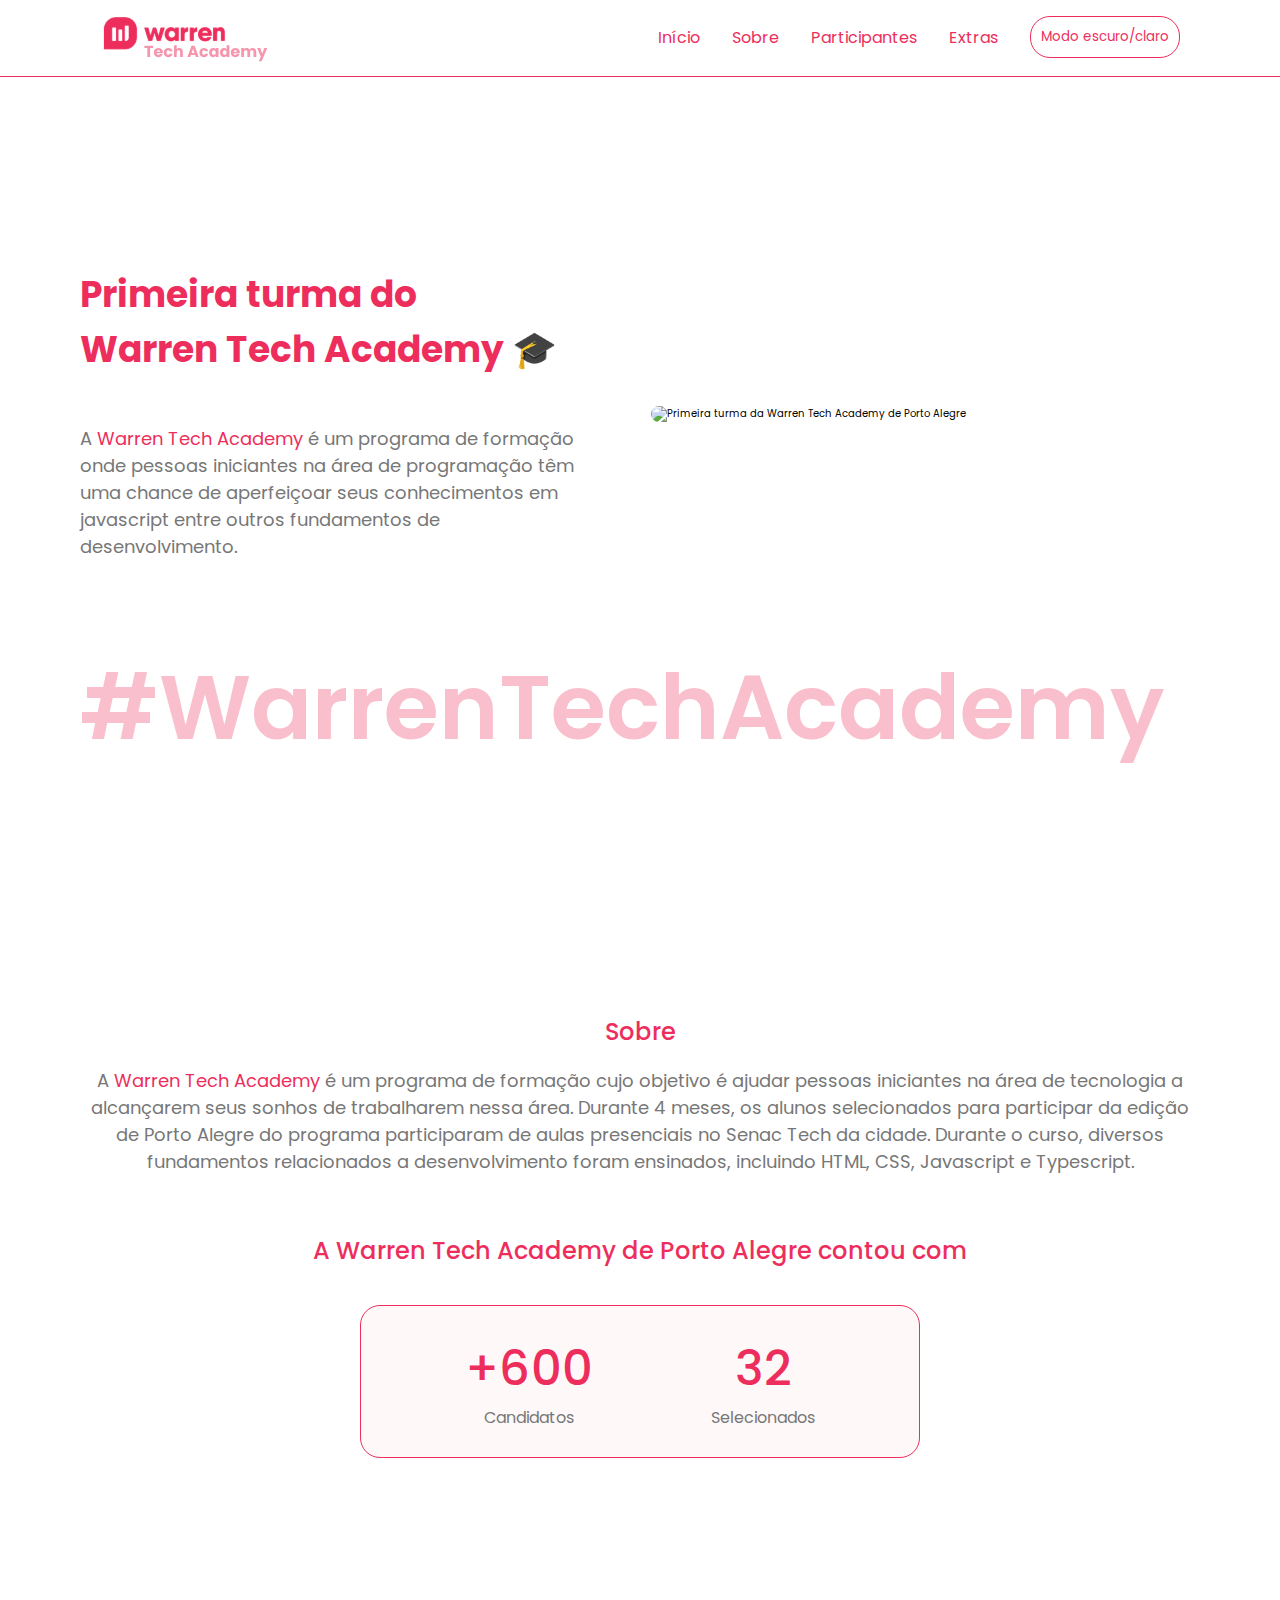
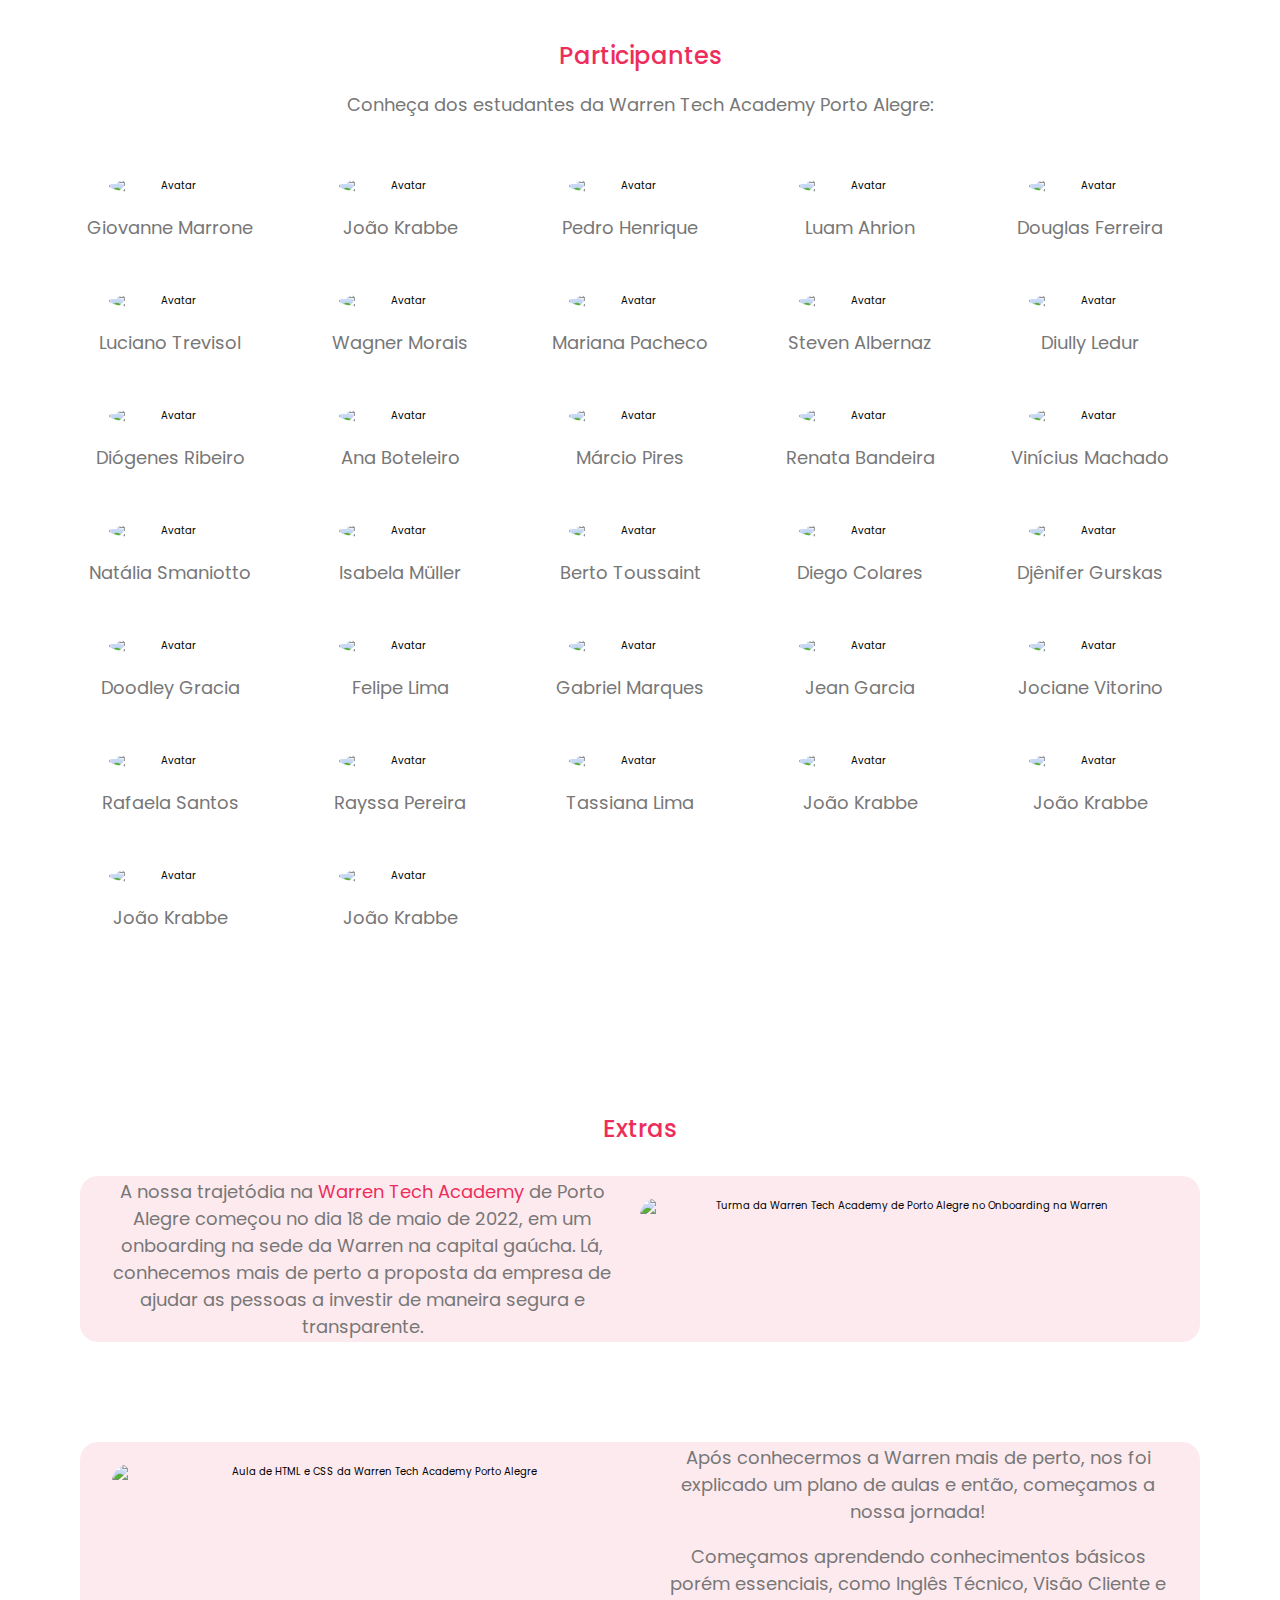
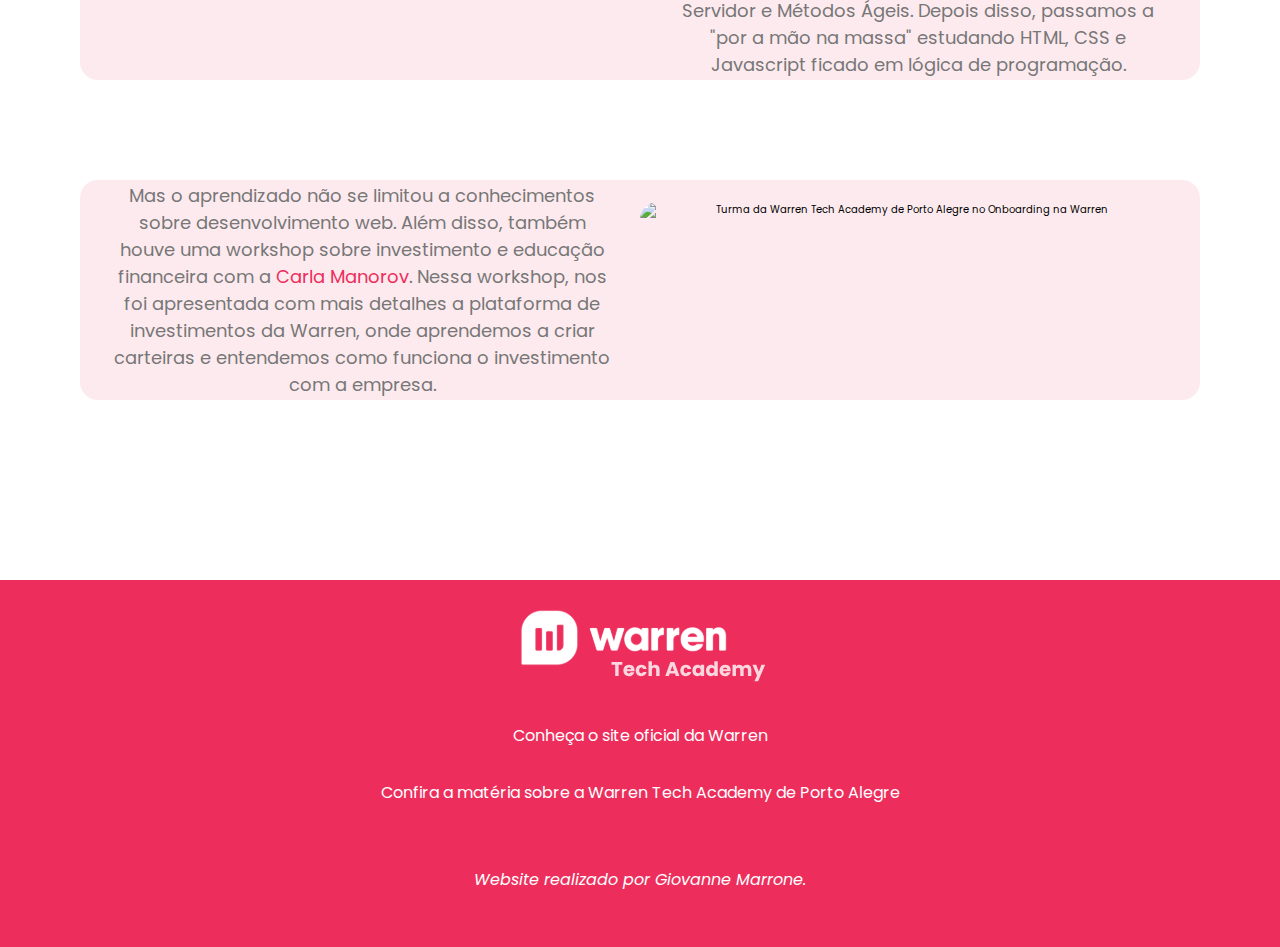
==== index.html @ a510dd0d "linked my linkedin in footer" ====
<!DOCTYPE html>
<html lang="pt-BR">
  <head>
    <meta charset="UTF-8" />
    <meta http-equiv="X-UA-Compatible" content="IE=edge" />
    <meta name="viewport" content="width=device-width, initial-scale=1.0" />

    <link rel="preconnect" href="https://fonts.googleapis.com" />
    <link rel="preconnect" href="https://fonts.gstatic.com" crossorigin />
    <link
      href="https://fonts.googleapis.com/css2?family=Poppins:wght@400;500;700&display=swap"
      rel="stylesheet"
    />

    <link rel="stylesheet" href="./styles.css" />

    <title>Document</title>
  </head>
  <body>
    <header>
      <nav class="wrapper">
        <a href="#">
          <svg
            width="173"
            height="47"
            viewBox="0 0 173 47"
            fill="none"
            xmlns="http://www.w3.org/2000/svg"
            xmlns:xlink="http://www.w3.org/1999/xlink"
          >
            <path
              d="M53.072 30.768V32.96H50.096V42H47.36V32.96H44.384V30.768H53.072ZM62.8611 37.392C62.8611 37.648 62.8451 37.9147 62.8131 38.192H56.6211C56.6638 38.7467 56.8398 39.1733 57.1491 39.472C57.4691 39.76 57.8585 39.904 58.3171 39.904C58.9998 39.904 59.4745 39.616 59.7411 39.04H62.6531C62.5038 39.6267 62.2318 40.1547 61.8371 40.624C61.4531 41.0933 60.9678 41.4613 60.3811 41.728C59.7945 41.9947 59.1385 42.128 58.4131 42.128C57.5385 42.128 56.7598 41.9413 56.0771 41.568C55.3945 41.1947 54.8611 40.6613 54.4771 39.968C54.0931 39.2747 53.9011 38.464 53.9011 37.536C53.9011 36.608 54.0878 35.7973 54.4611 35.104C54.8451 34.4107 55.3785 33.8773 56.0611 33.504C56.7438 33.1307 57.5278 32.944 58.4131 32.944C59.2771 32.944 60.0451 33.1253 60.7171 33.488C61.3891 33.8507 61.9118 34.368 62.2851 35.04C62.6691 35.712 62.8611 36.496 62.8611 37.392ZM60.0611 36.672C60.0611 36.2027 59.9011 35.8293 59.5811 35.552C59.2611 35.2747 58.8611 35.136 58.3811 35.136C57.9225 35.136 57.5331 35.2693 57.2131 35.536C56.9038 35.8027 56.7118 36.1813 56.6371 36.672H60.0611ZM63.7605 37.536C63.7605 36.608 63.9472 35.7973 64.3205 35.104C64.7045 34.4107 65.2325 33.8773 65.9045 33.504C66.5872 33.1307 67.3658 32.944 68.2405 32.944C69.3605 32.944 70.2938 33.2373 71.0405 33.824C71.7978 34.4107 72.2938 35.2373 72.5285 36.304H69.6165C69.3712 35.6213 68.8965 35.28 68.1925 35.28C67.6912 35.28 67.2912 35.4773 66.9925 35.872C66.6938 36.256 66.5445 36.8107 66.5445 37.536C66.5445 38.2613 66.6938 38.8213 66.9925 39.216C67.2912 39.6 67.6912 39.792 68.1925 39.792C68.8965 39.792 69.3712 39.4507 69.6165 38.768H72.5285C72.2938 39.8133 71.7978 40.6347 71.0405 41.232C70.2832 41.8293 69.3498 42.128 68.2405 42.128C67.3658 42.128 66.5872 41.9413 65.9045 41.568C65.2325 41.1947 64.7045 40.6613 64.3205 39.968C63.9472 39.2747 63.7605 38.464 63.7605 37.536ZM79.48 32.976C80.504 32.976 81.3253 33.3173 81.944 34C82.5627 34.672 82.872 35.6 82.872 36.784V42H80.152V37.152C80.152 36.5547 79.9973 36.0907 79.688 35.76C79.3787 35.4293 78.9627 35.264 78.44 35.264C77.9173 35.264 77.5013 35.4293 77.192 35.76C76.8827 36.0907 76.728 36.5547 76.728 37.152V42H73.992V30.16H76.728V34.272C77.0053 33.8773 77.384 33.5627 77.864 33.328C78.344 33.0933 78.8827 32.976 79.48 32.976ZM95.1559 40.016H90.9639L90.2919 42H87.4279L91.4919 30.768H94.6599L98.7239 42H95.8279L95.1559 40.016ZM94.4519 37.904L93.0599 33.792L91.6839 37.904H94.4519ZM99.4168 37.536C99.4168 36.608 99.6034 35.7973 99.9768 35.104C100.361 34.4107 100.889 33.8773 101.561 33.504C102.243 33.1307 103.022 32.944 103.897 32.944C105.017 32.944 105.95 33.2373 106.697 33.824C107.454 34.4107 107.95 35.2373 108.185 36.304H105.273C105.027 35.6213 104.553 35.28 103.849 35.28C103.347 35.28 102.947 35.4773 102.649 35.872C102.35 36.256 102.201 36.8107 102.201 37.536C102.201 38.2613 102.35 38.8213 102.649 39.216C102.947 39.6 103.347 39.792 103.849 39.792C104.553 39.792 105.027 39.4507 105.273 38.768H108.185C107.95 39.8133 107.454 40.6347 106.697 41.232C105.939 41.8293 105.006 42.128 103.897 42.128C103.022 42.128 102.243 41.9413 101.561 41.568C100.889 41.1947 100.361 40.6613 99.9768 39.968C99.6034 39.2747 99.4168 38.464 99.4168 37.536ZM109.104 37.52C109.104 36.6027 109.275 35.7973 109.616 35.104C109.968 34.4107 110.443 33.8773 111.04 33.504C111.638 33.1307 112.304 32.944 113.04 32.944C113.67 32.944 114.219 33.072 114.688 33.328C115.168 33.584 115.536 33.92 115.792 34.336V33.072H118.528V42H115.792V40.736C115.526 41.152 115.152 41.488 114.672 41.744C114.203 42 113.654 42.128 113.024 42.128C112.299 42.128 111.638 41.9413 111.04 41.568C110.443 41.184 109.968 40.6453 109.616 39.952C109.275 39.248 109.104 38.4373 109.104 37.52ZM115.792 37.536C115.792 36.8533 115.6 36.3147 115.216 35.92C114.843 35.5253 114.384 35.328 113.84 35.328C113.296 35.328 112.832 35.5253 112.448 35.92C112.075 36.304 111.888 36.8373 111.888 37.52C111.888 38.2027 112.075 38.7467 112.448 39.152C112.832 39.5467 113.296 39.744 113.84 39.744C114.384 39.744 114.843 39.5467 115.216 39.152C115.6 38.7573 115.792 38.2187 115.792 37.536ZM119.964 37.52C119.964 36.6027 120.134 35.7973 120.476 35.104C120.828 34.4107 121.302 33.8773 121.9 33.504C122.497 33.1307 123.164 32.944 123.9 32.944C124.486 32.944 125.02 33.0667 125.5 33.312C125.99 33.5573 126.374 33.888 126.652 34.304V30.16H129.388V42H126.652V40.72C126.396 41.1467 126.028 41.488 125.548 41.744C125.078 42 124.529 42.128 123.9 42.128C123.164 42.128 122.497 41.9413 121.9 41.568C121.302 41.184 120.828 40.6453 120.476 39.952C120.134 39.248 119.964 38.4373 119.964 37.52ZM126.652 37.536C126.652 36.8533 126.46 36.3147 126.076 35.92C125.702 35.5253 125.244 35.328 124.7 35.328C124.156 35.328 123.692 35.5253 123.308 35.92C122.934 36.304 122.748 36.8373 122.748 37.52C122.748 38.2027 122.934 38.7467 123.308 39.152C123.692 39.5467 124.156 39.744 124.7 39.744C125.244 39.744 125.702 39.5467 126.076 39.152C126.46 38.7573 126.652 38.2187 126.652 37.536ZM139.783 37.392C139.783 37.648 139.767 37.9147 139.735 38.192H133.543C133.586 38.7467 133.762 39.1733 134.071 39.472C134.391 39.76 134.78 39.904 135.239 39.904C135.922 39.904 136.396 39.616 136.663 39.04H139.575C139.426 39.6267 139.154 40.1547 138.759 40.624C138.375 41.0933 137.89 41.4613 137.303 41.728C136.716 41.9947 136.06 42.128 135.335 42.128C134.46 42.128 133.682 41.9413 132.999 41.568C132.316 41.1947 131.783 40.6613 131.399 39.968C131.015 39.2747 130.823 38.464 130.823 37.536C130.823 36.608 131.01 35.7973 131.383 35.104C131.767 34.4107 132.3 33.8773 132.983 33.504C133.666 33.1307 134.45 32.944 135.335 32.944C136.199 32.944 136.967 33.1253 137.639 33.488C138.311 33.8507 138.834 34.368 139.207 35.04C139.591 35.712 139.783 36.496 139.783 37.392ZM136.983 36.672C136.983 36.2027 136.823 35.8293 136.503 35.552C136.183 35.2747 135.783 35.136 135.303 35.136C134.844 35.136 134.455 35.2693 134.135 35.536C133.826 35.8027 133.634 36.1813 133.559 36.672H136.983ZM152.618 32.976C153.728 32.976 154.608 33.312 155.258 33.984C155.92 34.656 156.25 35.5893 156.25 36.784V42H153.53V37.152C153.53 36.576 153.376 36.1333 153.066 35.824C152.768 35.504 152.352 35.344 151.818 35.344C151.285 35.344 150.864 35.504 150.554 35.824C150.256 36.1333 150.106 36.576 150.106 37.152V42H147.386V37.152C147.386 36.576 147.232 36.1333 146.922 35.824C146.624 35.504 146.208 35.344 145.674 35.344C145.141 35.344 144.72 35.504 144.41 35.824C144.112 36.1333 143.962 36.576 143.962 37.152V42H141.226V33.072H143.962V34.192C144.24 33.8187 144.602 33.5253 145.05 33.312C145.498 33.088 146.005 32.976 146.57 32.976C147.242 32.976 147.84 33.12 148.362 33.408C148.896 33.696 149.312 34.1067 149.61 34.64C149.92 34.1493 150.341 33.7493 150.874 33.44C151.408 33.1307 151.989 32.976 152.618 32.976ZM167.284 33.072L161.684 46.24H158.74L160.788 41.696L157.156 33.072H160.212L162.276 38.656L164.324 33.072H167.284Z"
              fill="#ED2E5C"
              fill-opacity="0.5"
            />
            <rect width="129" height="37" fill="url(#pattern0)" />
            <defs>
              <pattern
                id="pattern0"
                patternContentUnits="objectBoundingBox"
                width="1"
                height="1"
              >
                <use
                  xlink:href="#image0_461_29"
                  transform="translate(-0.00337996) scale(0.000524354 0.00182815)"
                />
              </pattern>
              <image
                id="image0_461_29"
                width="1920"
                height="547"
                xlink:href="[data-uri]"
              />
            </defs>
          </svg>
        </a>
        <div class="menu">
          <ul>
            <li>
              <a href="#">Início</a>
            </li>
            <li>
              <a href="#about">Sobre</a>
            </li>
            <li>
              <a href="#participants">Participantes</a>
            </li>
            <li>
              <a href="#extras">Extras</a>
            </li>
            <li>
                <button onclick="toggleDarkMode()" class="">Modo escuro/claro</button>
            </li>
          </ul>
        </div>
      </nav>
    </header>
    <div class="wrapper">
        <section id="home" class="home">
            <div class="welcome">
                <div class="text-area">
                  <h1>Primeira turma do <br> Warren Tech Academy 🎓</h1>
                  <p>A <span>Warren Tech Academy</span> é um programa de formação onde pessoas iniciantes na área de programação têm uma chance de aperfeiçoar seus conhecimentos em javascript entre outros fundamentos de desenvolvimento.</p>
                </div>
                <img data-tilt data-tilt-max="10"  src="./assets/wta-poa-2022-class.jpeg" alt="Primeira turma da Warren Tech Academy de Porto Alegre">
            </div>
            <p class="hashtag">#WarrenTechAcademy</p>
        </section>
        <section id="about" class="about">
            <h3>Sobre</h3>
            <p>A <span>Warren Tech Academy</span> é um programa de formação cujo objetivo é ajudar pessoas iniciantes na área de tecnologia a alcançarem seus sonhos de trabalharem nessa área. Durante 4 meses, os alunos selecionados para participar da edição de Porto Alegre do programa participaram de aulas presenciais no Senac Tech da cidade. Durante o curso, diversos fundamentos relacionados a desenvolvimento foram ensinados, incluindo HTML, CSS, Javascript e Typescript.</p>
            <h3>A Warren Tech Academy de Porto Alegre contou com</h3>
            <div class="selected-candidates">
                <div class="info">
                    <h3>+600</h3>
                    <p>Candidatos</p>
                </div>
                <div class="info">
                    <h3>32</h3>
                    <p>Selecionados</p>
                </div>
            </div>
        </section>
        <section id="participants" class="participants">
            <h3>Participantes</h3>
            <p>Conheça dos estudantes da Warren Tech Academy Porto Alegre:</p>
            <div class="participants-list" id="participantsList">
            </div>
        </section>
        <section id="extras" class="extras">
          <h3>Extras</h3>
          <div class="extras-boxes">
            <div class="extras-item">
              <div class="text-box">
                <p>A nossa trajetódia na <span>Warren Tech Academy</span> de Porto Alegre começou no dia 18 de maio de 2022, em um onboarding na sede da Warren na capital gaúcha. Lá, conhecemos mais de perto a proposta da empresa de ajudar as pessoas a investir de maneira segura e transparente.</p>
              </div>
              <img class="extras-img" src="./assets/wta-poa-2022-class.jpeg" alt="Turma da Warren Tech Academy de Porto Alegre no Onboarding na Warren">
            </div>
            <div class="extras-item">
              <img class="extras-img" src="./assets/wta-poa-html-css.jpg" alt="Aula de HTML e CSS da Warren Tech Academy Porto Alegre">
              <div class="text-box">
                <p>Após conhecermos a Warren mais de perto, nos foi explicado um plano de aulas e então, começamos a nossa jornada!</p>
                <p>Começamos aprendendo conhecimentos básicos porém essenciais, como Inglês Técnico, Visão Cliente e Servidor e Métodos Ágeis. Depois disso, passamos a "por a mão na massa" estudando HTML, CSS e Javascript ficado em lógica de programação.</p>
              </div>
            </div>
            <div class="extras-item">
              <div class="text-box">
                <p>Mas o aprendizado não se limitou a conhecimentos sobre desenvolvimento web. Além disso, também houve uma workshop sobre investimento e educação financeira com a <a target="_blank" href="https://www.linkedin.com/in/carla-manorov-4b9338b7/">Carla Manorov</a>. Nessa workshop, nos foi apresentada com mais detalhes a plataforma de investimentos da Warren, onde aprendemos a criar carteiras e entendemos como funciona o investimento com a empresa.</p>
              </div>
              <img class="extras-img" src="./assets/wta-poa-workshop-investimentos.jpg" alt="Turma da Warren Tech Academy de Porto Alegre no Onboarding na Warren">
            </div>
          </div>
        </section>
      </div>
      <section class="footer">
        <div class="wrapper">
          <svg class="footer-logo" width="251" height="77" viewBox="0 0 251 77" fill="none" xmlns="http://www.w3.org/2000/svg" xmlns:xlink="http://www.w3.org/1999/xlink">
            <path d="M107.34 54.96V57.7H103.62V69H100.2V57.7H96.48V54.96H107.34ZM119.576 63.24C119.576 63.56 119.556 63.8933 119.516 64.24H111.776C111.83 64.9333 112.05 65.4667 112.436 65.84C112.836 66.2 113.323 66.38 113.896 66.38C114.75 66.38 115.343 66.02 115.676 65.3H119.316C119.13 66.0333 118.79 66.6933 118.296 67.28C117.816 67.8667 117.21 68.3267 116.476 68.66C115.743 68.9933 114.923 69.16 114.016 69.16C112.923 69.16 111.95 68.9267 111.096 68.46C110.243 67.9933 109.576 67.3267 109.096 66.46C108.616 65.5933 108.376 64.58 108.376 63.42C108.376 62.26 108.61 61.2467 109.076 60.38C109.556 59.5133 110.223 58.8467 111.076 58.38C111.93 57.9133 112.91 57.68 114.016 57.68C115.096 57.68 116.056 57.9067 116.896 58.36C117.736 58.8133 118.39 59.46 118.856 60.3C119.336 61.14 119.576 62.12 119.576 63.24ZM116.076 62.34C116.076 61.7533 115.876 61.2867 115.476 60.94C115.076 60.5933 114.576 60.42 113.976 60.42C113.403 60.42 112.916 60.5867 112.516 60.92C112.13 61.2533 111.89 61.7267 111.796 62.34H116.076ZM120.701 63.42C120.701 62.26 120.934 61.2467 121.401 60.38C121.881 59.5133 122.541 58.8467 123.381 58.38C124.234 57.9133 125.207 57.68 126.301 57.68C127.701 57.68 128.867 58.0467 129.801 58.78C130.747 59.5133 131.367 60.5467 131.661 61.88H128.021C127.714 61.0267 127.121 60.6 126.241 60.6C125.614 60.6 125.114 60.8467 124.741 61.34C124.367 61.82 124.181 62.5133 124.181 63.42C124.181 64.3267 124.367 65.0267 124.741 65.52C125.114 66 125.614 66.24 126.241 66.24C127.121 66.24 127.714 65.8133 128.021 64.96H131.661C131.367 66.2667 130.747 67.2933 129.801 68.04C128.854 68.7867 127.687 69.16 126.301 69.16C125.207 69.16 124.234 68.9267 123.381 68.46C122.541 67.9933 121.881 67.3267 121.401 66.46C120.934 65.5933 120.701 64.58 120.701 63.42ZM140.35 57.72C141.63 57.72 142.657 58.1467 143.43 59C144.203 59.84 144.59 61 144.59 62.48V69H141.19V62.94C141.19 62.1933 140.997 61.6133 140.61 61.2C140.223 60.7867 139.703 60.58 139.05 60.58C138.397 60.58 137.877 60.7867 137.49 61.2C137.103 61.6133 136.91 62.1933 136.91 62.94V69H133.49V54.2H136.91V59.34C137.257 58.8467 137.73 58.4533 138.33 58.16C138.93 57.8667 139.603 57.72 140.35 57.72ZM159.945 66.52H154.705L153.865 69H150.285L155.365 54.96H159.325L164.405 69H160.785L159.945 66.52ZM159.065 63.88L157.325 58.74L155.605 63.88H159.065ZM165.271 63.42C165.271 62.26 165.504 61.2467 165.971 60.38C166.451 59.5133 167.111 58.8467 167.951 58.38C168.804 57.9133 169.778 57.68 170.871 57.68C172.271 57.68 173.438 58.0467 174.371 58.78C175.318 59.5133 175.938 60.5467 176.231 61.88H172.591C172.284 61.0267 171.691 60.6 170.811 60.6C170.184 60.6 169.684 60.8467 169.311 61.34C168.938 61.82 168.751 62.5133 168.751 63.42C168.751 64.3267 168.938 65.0267 169.311 65.52C169.684 66 170.184 66.24 170.811 66.24C171.691 66.24 172.284 65.8133 172.591 64.96H176.231C175.938 66.2667 175.318 67.2933 174.371 68.04C173.424 68.7867 172.258 69.16 170.871 69.16C169.778 69.16 168.804 68.9267 167.951 68.46C167.111 67.9933 166.451 67.3267 165.971 66.46C165.504 65.5933 165.271 64.58 165.271 63.42ZM177.38 63.4C177.38 62.2533 177.594 61.2467 178.02 60.38C178.46 59.5133 179.054 58.8467 179.8 58.38C180.547 57.9133 181.38 57.68 182.3 57.68C183.087 57.68 183.774 57.84 184.36 58.16C184.96 58.48 185.42 58.9 185.74 59.42V57.84H189.16V69H185.74V67.42C185.407 67.94 184.94 68.36 184.34 68.68C183.754 69 183.067 69.16 182.28 69.16C181.374 69.16 180.547 68.9267 179.8 68.46C179.054 67.98 178.46 67.3067 178.02 66.44C177.594 65.56 177.38 64.5467 177.38 63.4ZM185.74 63.42C185.74 62.5667 185.5 61.8933 185.02 61.4C184.554 60.9067 183.98 60.66 183.3 60.66C182.62 60.66 182.04 60.9067 181.56 61.4C181.094 61.88 180.86 62.5467 180.86 63.4C180.86 64.2533 181.094 64.9333 181.56 65.44C182.04 65.9333 182.62 66.18 183.3 66.18C183.98 66.18 184.554 65.9333 185.02 65.44C185.5 64.9467 185.74 64.2733 185.74 63.42ZM190.955 63.4C190.955 62.2533 191.168 61.2467 191.595 60.38C192.035 59.5133 192.628 58.8467 193.375 58.38C194.121 57.9133 194.955 57.68 195.875 57.68C196.608 57.68 197.275 57.8333 197.875 58.14C198.488 58.4467 198.968 58.86 199.315 59.38V54.2H202.735V69H199.315V67.4C198.995 67.9333 198.535 68.36 197.935 68.68C197.348 69 196.661 69.16 195.875 69.16C194.955 69.16 194.121 68.9267 193.375 68.46C192.628 67.98 192.035 67.3067 191.595 66.44C191.168 65.56 190.955 64.5467 190.955 63.4ZM199.315 63.42C199.315 62.5667 199.075 61.8933 198.595 61.4C198.128 60.9067 197.555 60.66 196.875 60.66C196.195 60.66 195.615 60.9067 195.135 61.4C194.668 61.88 194.435 62.5467 194.435 63.4C194.435 64.2533 194.668 64.9333 195.135 65.44C195.615 65.9333 196.195 66.18 196.875 66.18C197.555 66.18 198.128 65.9333 198.595 65.44C199.075 64.9467 199.315 64.2733 199.315 63.42ZM215.729 63.24C215.729 63.56 215.709 63.8933 215.669 64.24H207.929C207.982 64.9333 208.202 65.4667 208.589 65.84C208.989 66.2 209.475 66.38 210.049 66.38C210.902 66.38 211.495 66.02 211.829 65.3H215.469C215.282 66.0333 214.942 66.6933 214.449 67.28C213.969 67.8667 213.362 68.3267 212.629 68.66C211.895 68.9933 211.075 69.16 210.169 69.16C209.075 69.16 208.102 68.9267 207.249 68.46C206.395 67.9933 205.729 67.3267 205.249 66.46C204.769 65.5933 204.529 64.58 204.529 63.42C204.529 62.26 204.762 61.2467 205.229 60.38C205.709 59.5133 206.375 58.8467 207.229 58.38C208.082 57.9133 209.062 57.68 210.169 57.68C211.249 57.68 212.209 57.9067 213.049 58.36C213.889 58.8133 214.542 59.46 215.009 60.3C215.489 61.14 215.729 62.12 215.729 63.24ZM212.229 62.34C212.229 61.7533 212.029 61.2867 211.629 60.94C211.229 60.5933 210.729 60.42 210.129 60.42C209.555 60.42 209.069 60.5867 208.669 60.92C208.282 61.2533 208.042 61.7267 207.949 62.34H212.229ZM231.773 57.72C233.16 57.72 234.26 58.14 235.073 58.98C235.9 59.82 236.313 60.9867 236.313 62.48V69H232.913V62.94C232.913 62.22 232.72 61.6667 232.333 61.28C231.96 60.88 231.44 60.68 230.773 60.68C230.106 60.68 229.58 60.88 229.193 61.28C228.82 61.6667 228.633 62.22 228.633 62.94V69H225.233V62.94C225.233 62.22 225.04 61.6667 224.653 61.28C224.28 60.88 223.76 60.68 223.093 60.68C222.426 60.68 221.9 60.88 221.513 61.28C221.14 61.6667 220.953 62.22 220.953 62.94V69H217.533V57.84H220.953V59.24C221.3 58.7733 221.753 58.4067 222.313 58.14C222.873 57.86 223.506 57.72 224.213 57.72C225.053 57.72 225.8 57.9 226.453 58.26C227.12 58.62 227.64 59.1333 228.013 59.8C228.4 59.1867 228.926 58.6867 229.593 58.3C230.26 57.9133 230.986 57.72 231.773 57.72ZM250.105 57.84L243.105 74.3H239.425L241.985 68.62L237.445 57.84H241.265L243.845 64.82L246.405 57.84H250.105Z" fill="white" fill-opacity="0.8"/>
            <mask id="mask0_610_221" style="mask-type:alpha" maskUnits="userSpaceOnUse" x="0" y="0" width="218" height="62">
            <rect width="218" height="62" fill="url(#pattern0)"/>
            </mask>
            <g mask="url(#mask0_610_221)">
            <rect x="1" y="-1" width="217" height="63" fill="white"/>
            </g>
            <defs>
            <pattern id="pattern0" patternContentUnits="objectBoundingBox" width="1" height="1">
            <use xlink:href="#image0_610_221" transform="translate(0 -0.000865255) scale(0.000520833 0.00183132)"/>
            </pattern>
            <image id="image0_610_221" width="1920" height="547" xlink:href="[data-uri]"/>
            </defs>
            </svg>
            <div class="footer-content">
              <ul>
                <li>
                  <a target="_blank" href="https://warren.com.br/">Conheça o site oficial da Warren</a>
                </li>
              <ul>
                <li>
                  <a target="_blank" href="https://warren.com.br/magazine/warren-tech-academy-porto-alegre/?utm_source=linkedin&utm_medium=social&utm_campaign=warren-social_magazine_awareness_linkedin_magazine_geral_feed&utm_content=warren-tech-academy-porto-alegre">Confira a matéria sobre a Warren Tech Academy de Porto Alegre</a>
                </li>
              </ul>
    
              <p>
                <i>
                 Website realizado por <a href="https://www.linkedin.com/in/giomarrone/" target="_blank" style="cursor: pointer">Giovanne Marrone</a>.
                </i>
              </p>
            </div>
            </div>
            
      </section>
    <script type="text/javascript" src="vanilla-tilt.js"></script>
    <script src="./main.js"></script>
  </body>
</html>
---- styles.css ----
* {
  margin: 0;
  padding: 0;
  box-sizing: border-box;

  font-family: "Poppins", sans-serif;
}

:root {
  --brand-red: #ed2e5c;
  --brand-red-light: #fa8ba5;
  --brand-red-lighter: #fff8f8;

  --menu-expanded-background: #ffe1e8;

  --gray-paragraph: #777777;

  --nav-height: 7.6rem;

  font-size: 62.5%;
}

html {
  scroll-behavior: smooth;
}

span {
  color: var(--brand-red);
}

body.dark-mode {
  background-color: #1b1b1b;
  transition: 0.3s;
}

body.dark-mode p {
  color: white;
}

body.dark-mode header {
  background-color: #1b1b1b;
}

body.dark-mode .selected-candidates {
  background-color: transparent;
}

body.dark-mode .extras-item {
  border: 2px solid var(--brand-red);
}

body.dark-mode .footer {
  background: rgba(237, 46, 92, 0.5);
}

/* Dispositivos grandes (laptops/desktops, 992px e superior) */
@media only screen and (min-width: 992px) {
  .wrapper {
    max-width: 112rem;
    margin: auto;
  }

  p {
    font-size: 1.8rem;
    color: var(--gray-paragraph);
  }

  body {
    transition: 0.3s;
  }

  h1 {
    font-size: 3.6rem;
    color: var(--brand-red);
  }

  h3 {
    font-size: 2.4rem;
    font-weight: 500;
    color: var(--brand-red);
  }

  header nav,
  header ul,
  header a {
    display: flex;
    flex-direction: row;

    text-decoration: none;

    list-style: none;

    font-size: 1.6rem;
    color: var(--brand-red);
  }

  header a {
    height: 100%;
    align-items: center;
  }

  header li {
    height: 7.6rem;
    display: flex;
    align-items: center;
    border-bottom: 2px solid transparent;
    transition: 0.3s;
  }

  header li:hover {
    border-bottom: 2px solid var(--brand-red);
  }

  header {
    border-bottom: 1px solid var(--brand-red);
    position: sticky;
    top: 0;
    z-index: 1;
    background-color: white;
  }

  nav {
    justify-content: space-between;
    padding-inline: 2rem;
    height: 7.6rem;
    align-items: center;
  }

  ul {
    gap: 3.2rem;
  }

  nav button {
    background-color: transparent;
    color: var(--brand-red);
    padding: 1rem;
    border: 1px solid var(--brand-red);
    border-radius: 2rem;
    cursor: pointer;
    transition: 0.3s;
  }

  nav button:hover {
    background-color: var(--brand-red);
    color: white;
    padding: 1rem;
    border: 1px solid var(--brand-red);
  }

  section {
    text-align: center;
    padding-top: 18rem;
  }

  section p {
    margin-top: 1.8rem;
    margin-bottom: 5.8rem;
  }

  section a {
    color: var(--brand-red);
    text-decoration: none;
  }

  section a:hover {
    text-decoration: underline;
  }

  section li {
    list-style: none;
  }

  /* HOME ============================================== */

  .home {
    margin-top: 19rem;
    display: flex;
    flex-direction: column;
    text-align: left;
    padding-top: 0;
  }

  .home .text-area h1 {
    margin-bottom: 1rem;
  }

  .home .welcome {
    display: flex;
    justify-content: space-between;
    align-items: center;
  }

  .home .text-area p {
    margin-bottom: 0;
  }

  .home .text-area {
    max-width: 50rem;
    display: flex;
    flex-direction: column;
    gap: 2rem;
  }

  .home img {
    width: 49%;
    border-radius: 2rem;
    box-shadow: 0px 0px 0px var(--brand-red);
    transition: 0.3s;
  }
  .home img:hover {
    border-radius: 2rem;
    box-shadow: 10px 10px 0px var(--brand-red);
  }

  .home .hashtag {
    margin-top: 8rem;
    font-size: 9rem;
    font-weight: 600;
    color: var(--brand-red);
    opacity: 0.3;
    user-select: none;
  }

  /* ABOUT ============================================== */

  .selected-candidates {
    display: flex;
    background-color: var(--brand-red-lighter);
    width: 50%;
    margin: 0 auto;
    margin-top: 3.7rem;
    padding: 2.7rem 10.4rem;
    border: 1px solid var(--brand-red);
    justify-content: space-between;
    border-radius: 2rem;
  }

  .selected-candidates h3 {
    font-size: 4.8rem;
  }

  .selected-candidates p {
    margin: 0;
    font-size: 1.6rem;
  }

  /* PARTICIPANTS ============================================== */

  .participants-list {
    display: flex;
    flex-wrap: wrap;
    gap: 5rem;
  }

  .participant {
    display: flex;
    flex-direction: column;
    align-items: center;
    justify-content: center;
    transition: 0.2s;
    width: 18rem;
  }

  .participant:hover {
    text-decoration: none;
  }

  .participant .participant-name {
    color: var(--gray-paragraph);
    margin: 0;
    margin-top: 1.8rem;
    transition: 0.3s;
  }

  .participant:hover .participant-name {
    color: var(--brand-red);
  }

  .participant-avatar {
    width: 12.6rem;
    border-radius: 50%;
    transition: 0.2s;
    border: 2px solid transparent;
  }

  .participant:hover .participant-avatar {
    transition: 0.2s;
    border: 2px solid var(--brand-red);
    filter: drop-shadow(0px 0px 10px var(--brand-red));
  }

  /* EXTRAS  ============================================== */

  .extras-boxes {
    margin-top: 3rem;
    display: flex;
    flex-direction: column;
    gap: 10rem;
  }

  .extras-img {
    width: 50%;
    border-radius: 1.8rem;
    margin-block: 2rem;
  }

  .extras-item {
    display: flex;
    flex-direction: row;
    justify-content: space-between;
    background: rgba(237, 46, 92, 0.1);
    border-radius: 1.8rem;
    padding-inline: 3rem;
    border: 2px solid transparent;
  }

  .text-box {
    display: flex;
    justify-content: center;
    width: 50rem;
    gap: 1.8rem;
    flex-direction: column;
  }

  .extras p {
    margin: 0;
  }

  /* FOOTER ============================================== */

  .footer {
    background-color: var(--brand-red);
    margin: 0;
    margin-top: 18rem;
    padding: 2.5rem;
    border-top: 2px solid var(--brand-red);
  }

  .footer-logo {
    margin-bottom: 3.4rem;
  }

  .footer ul {
    display: flex;
    flex-direction: column;
    align-items: center;
    margin-bottom: 3rem;
  }

  .footer li a:hover {
    text-decoration: underline;
  }

  .footer a,
  .footer p {
    color: white;
    font-size: 1.6rem;
  }

  .footer p {
    margin: 0;
  }
}


/* mobile */
@media only screen and (max-width: 600px) {

  body {
    transition: .2s;
  }

  .wrapper {
    display: flex;
    flex-direction: column;
    margin: 0 auto;
    max-width: 80%;
  }

  header .wrapper {
    flex-direction: column;
    align-items: center;
  }

  header {
    border-bottom: 1px solid var(--brand-red);
    padding-top: 2rem;
    position: sticky;
    top: 0;
    background-color: white;
    z-index: 1;
  }

  
  header .menu ul {
    justify-content: center;
    display: flex;
    list-style: none;
    font-size: 1.6rem;
    flex-wrap: wrap;
    gap: 2rem;
    margin-block: 2rem;
  }
  header .menu ul a {
    color: var(--brand-red);
    text-decoration: none;
  }
  header button {
    padding: 0rem 2rem;
    background-color: transparent;
    color: #ed2e5c;
    border: 1px solid var(--brand-red);
    border-radius: 1rem;
  }

  body.dark-mode header button {
    background-color: rgba(237, 46, 92, 0.5);
    color: white;
  }


  h1 {
    color: var(--brand-red);
    font-size: 2.4rem;
  }

  h3 {
    color: var(--brand-red);
    font-size: 2rem;
  }

  p {
    font-size: 1.6rem;
  }

  section {
    text-align: center;
    padding-top: 5rem;
  }

  section p {
    margin-top: 1.8rem;
    margin-bottom: 3rem;
  }

  section a {
    color: var(--brand-red);
    text-decoration: none;
  }

  section a:hover {
    text-decoration: underline;
  }

  section li {
    list-style: none;
  }

  img {
    width: 100%;
  }

  .home img {
    width: 90%;
    border-radius: 1rem;
    box-shadow: 5px 5px 0px var(--brand-red);
  }

  .home .hashtag {
    margin-top: 5rem;
    font-size: 2rem;
    font-weight: 600;
    color: var(--brand-red);
    opacity: 0.3;
    user-select: none;
  }

  .selected-candidates {
    display: flex;
    background-color: var(--brand-red-lighter);
    width: 90%;
    margin: 0 auto;
    margin-top: 3.7rem;
    padding: 1rem 2rem;
    border: 1px solid var(--brand-red);
    justify-content: space-around;
    border-radius: 2rem;
  }

  .selected-candidates h3 {
    font-size: 2rem;
    font-weight: 500;
  }

  .selected-candidates p {
    margin: 0;
    font-size: 1.6rem;
  }

  .participant-avatar {
    width: 10rem;
    border-radius: 50%;
    border: 2px solid var(--brand-red);
  }

  .participants-list {
    display: flex;
    flex-wrap: wrap;
    gap: 5rem;
    justify-content: center;
    margin-top: 5rem;
  }

  .participant {
    display: flex;
    flex-direction: column;
    align-items: center;
    justify-content: center;
    transition: 0.2s;
    width: 10rem;
  }

  .participant:active {
    filter: drop-shadow(0px 0px 5px var(--brand-red));
    text-decoration: none;
  }

  .participant .participant-name {
    color: var(--gray-paragraph);
    margin: 0;
    margin-top: 1.8rem;
    transition: 0.3s;
  }

  .participant:hover .participant-name {
    color: var(--brand-red);
  }

  .participant:hover .participant-avatar {
    transition: 0.2s;
    border: 2px solid var(--brand-red);
    filter: drop-shadow(0px 0px 10px var(--brand-red));
  }

  .extras-boxes {
    margin-top: 3rem;
    display: flex;
    flex-direction: column;
    gap: 5rem;
  }

  .extras-img {
    border-radius: 1.8rem;
    margin-block: 2rem;
  }

  .extras-item {
    display: flex;
    flex-direction: column;
    justify-content: space-between;
    background: rgba(237, 46, 92, 0.1);
    border-radius: 1.8rem;
    padding-inline: 3rem;
    border: 2px solid transparent;
  }

  .text-box {
    display: flex;
    justify-content: center;
    gap: 1.8rem;
    flex-direction: column;
    margin-block: 2rem;
  }

  .extras p {
    margin: 0;
  }

  .footer {
    background-color: var(--brand-red);
    margin: 0;
    margin-top: 10rem;
    padding: 2.5rem;
    border-top: 2px solid var(--brand-red);
  }

  .footer-logo {
    margin: 0 auto;
    margin-bottom: 2rem;
    width: 60%;
  }

  .footer ul {
    display: flex;
    gap: 2rem;
    flex-direction: column;
    align-items: center;
    margin-bottom: 3rem;
  }

  .footer li a:hover {
    text-decoration: underline;
  }

  .footer a,
  .footer p {
    color: white;
    font-size: 1.6rem;
  }

  .footer p {
    margin: 0;
  }
}

/* tablet */
@media only screen and (min-width: 600px) and (max-width: 991px) {
  body {
    transition: .2s;
  }

  .wrapper {
    display: flex;
    flex-direction: column;
    margin: 0 auto;
    max-width: 80%;
  }

  header .wrapper {
    flex-direction: column;
    align-items: center;
  }

  header {
    border-bottom: 1px solid var(--brand-red);
    padding-top: 2rem;
    position: sticky;
    top: 0;
    background-color: white;
    z-index: 1;
  }

  
  header .menu ul {
    justify-content: center;
    display: flex;
    list-style: none;
    font-size: 1.6rem;
    flex-wrap: wrap;
    gap: 2rem;
    margin-block: 2rem;
  }
  header .menu ul a {
    color: var(--brand-red);
    text-decoration: none;
  }
  header button {
    padding: 0rem 2rem;
    background-color: transparent;
    color: #ed2e5c;
    border: 1px solid var(--brand-red);
    border-radius: 1rem;
  }

  body.dark-mode header button {
    background-color: rgba(237, 46, 92, 0.5);
    color: white;
  }


  h1 {
    color: var(--brand-red);
    font-size: 3rem;
  }

  h3 {
    color: var(--brand-red);
    font-size: 2rem;
  }

  p {
    font-size: 1.6rem;
  }

  section {
    text-align: center;
    padding-top: 5rem;
  }

  section p {
    margin-top: 1.8rem;
    margin-bottom: 3rem;
  }

  section a {
    color: var(--brand-red);
    text-decoration: none;
  }

  section a:hover {
    text-decoration: underline;
  }

  section li {
    list-style: none;
  }

  img {
    width: 100%;
  }

  .home img {
    width: 90%;
    border-radius: 1rem;
    box-shadow: 5px 5px 0px var(--brand-red);
  }

  .home .hashtag {
    margin-top: 5rem;
    font-size: 2rem;
    font-weight: 600;
    color: var(--brand-red);
    opacity: 0.3;
    user-select: none;
  }

  .selected-candidates {
    display: flex;
    background-color: var(--brand-red-lighter);
    width: 90%;
    margin: 0 auto;
    margin-top: 3.7rem;
    padding: 1rem 2rem;
    border: 1px solid var(--brand-red);
    justify-content: space-around;
    border-radius: 2rem;
  }

  .selected-candidates h3 {
    font-size: 4rem;
    font-weight: 500;
  }

  .selected-candidates p {
    margin: 0;
    font-size: 1.6rem;
  }

  .participant-avatar {
    width: 10rem;
    border-radius: 50%;
    border: 2px solid var(--brand-red);
  }

  .participants-list {
    display: flex;
    flex-wrap: wrap;
    gap: 5rem;
    justify-content: center;
    margin-top: 5rem;
  }

  .participant {
    display: flex;
    flex-direction: column;
    align-items: center;
    justify-content: center;
    transition: 0.2s;
    width: 10rem;
  }

  .participant:active {
    filter: drop-shadow(0px 0px 5px var(--brand-red));
    text-decoration: none;
  }

  .participant .participant-name {
    color: var(--gray-paragraph);
    margin: 0;
    margin-top: 1.8rem;
    transition: 0.3s;
  }

  .participant:hover .participant-name {
    color: var(--brand-red);
  }

  .participant:hover .participant-avatar {
    transition: 0.2s;
    border: 2px solid var(--brand-red);
    filter: drop-shadow(0px 0px 10px var(--brand-red));
  }

  .extras-boxes {
    margin-top: 3rem;
    display: flex;
    flex-direction: column;
    gap: 5rem;
  }

  .extras-img {
    border-radius: 1.8rem;
    margin-block: 2rem;
  }

  .extras-item {
    display: flex;
    flex-direction: column;
    justify-content: space-between;
    background: rgba(237, 46, 92, 0.1);
    border-radius: 1.8rem;
    padding-inline: 3rem;
    border: 2px solid transparent;
  }

  .text-box {
    display: flex;
    justify-content: center;
    gap: 1.8rem;
    flex-direction: column;
    margin-block: 2rem;
  }

  .extras p {
    margin: 0;
  }

  .footer {
    background-color: var(--brand-red);
    margin: 0;
    margin-top: 10rem;
    padding: 2.5rem;
    border-top: 2px solid var(--brand-red);
  }

  .footer-logo {
    margin: 0 auto;
    margin-bottom: 2rem;
    width: 60%;
  }

  .footer ul {
    display: flex;
    gap: 2rem;
    flex-direction: column;
    align-items: center;
    margin-bottom: 3rem;
  }

  .footer li a:hover {
    text-decoration: underline;
  }

  .footer a,
  .footer p {
    color: white;
    font-size: 1.6rem;
  }

  .footer p {
    margin: 0;
  }
}

/* @media only screen and (min-width: 768px) {
  ...;
} */
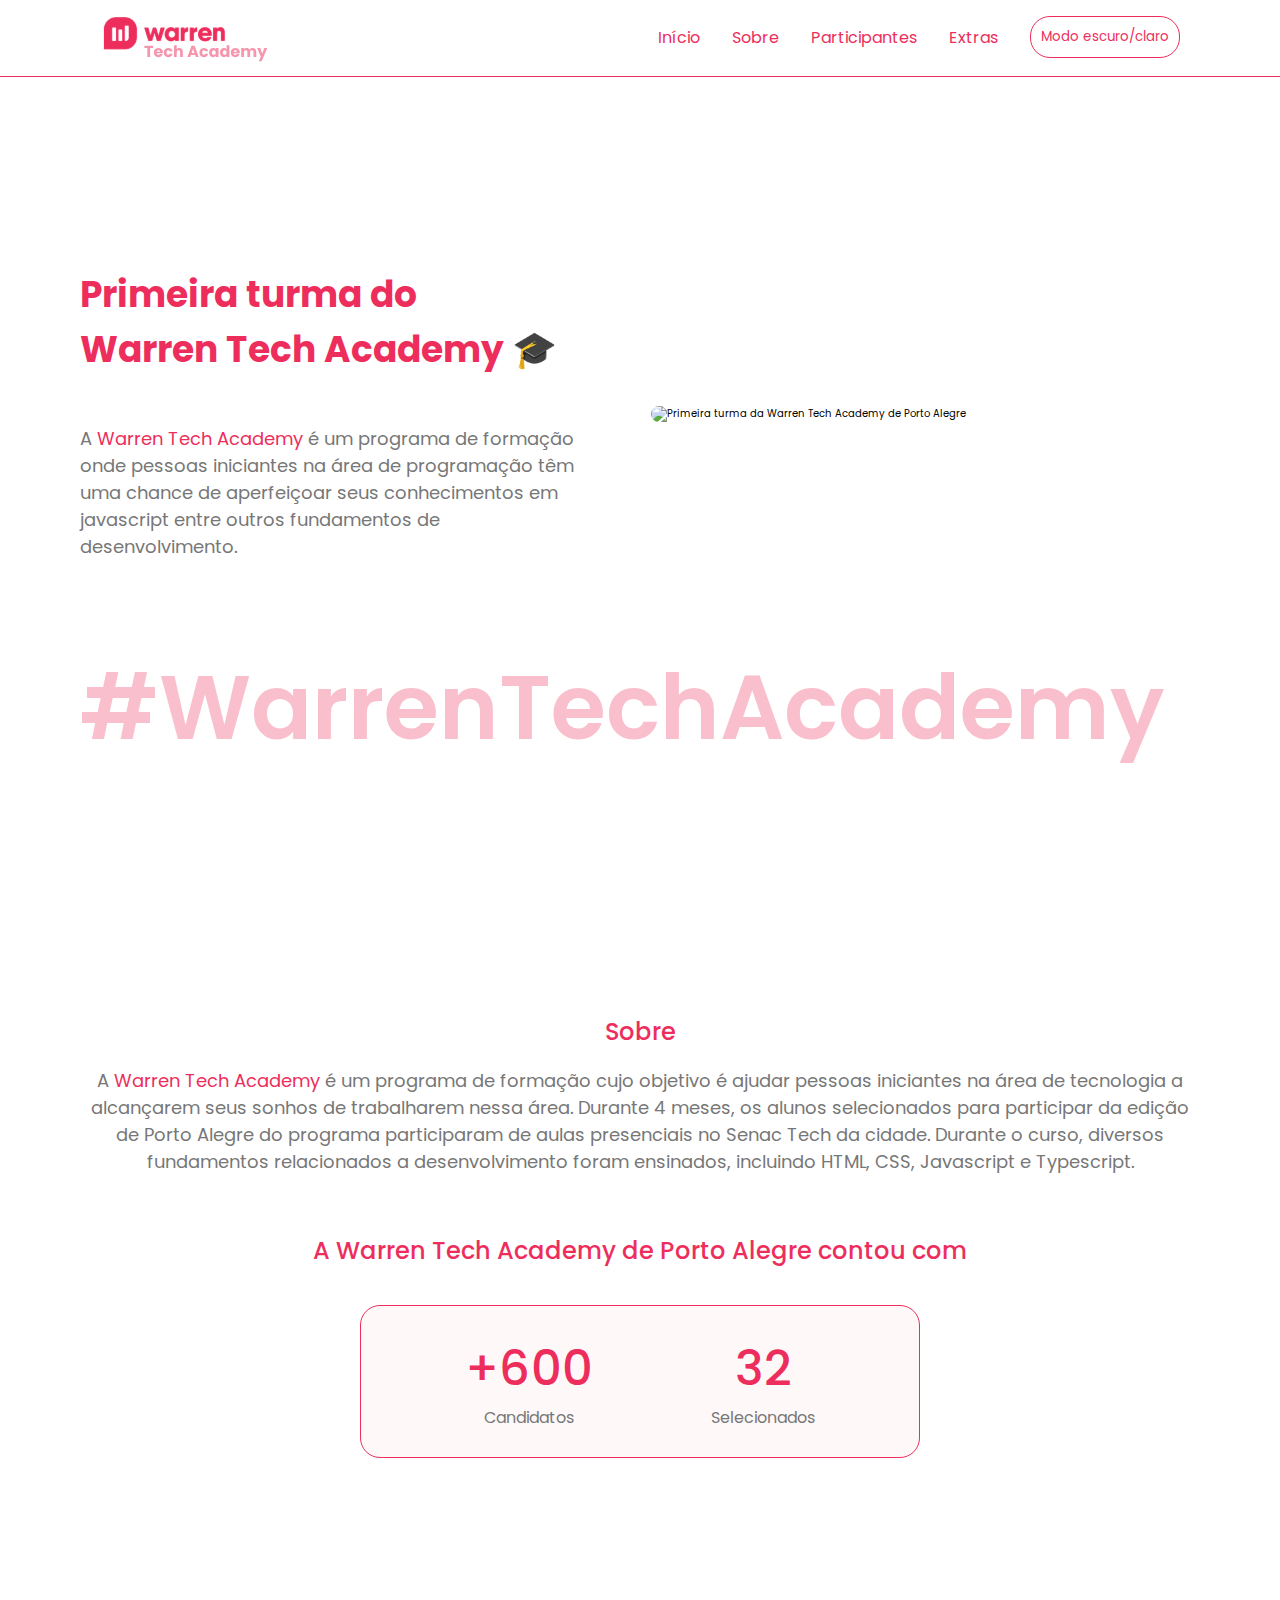
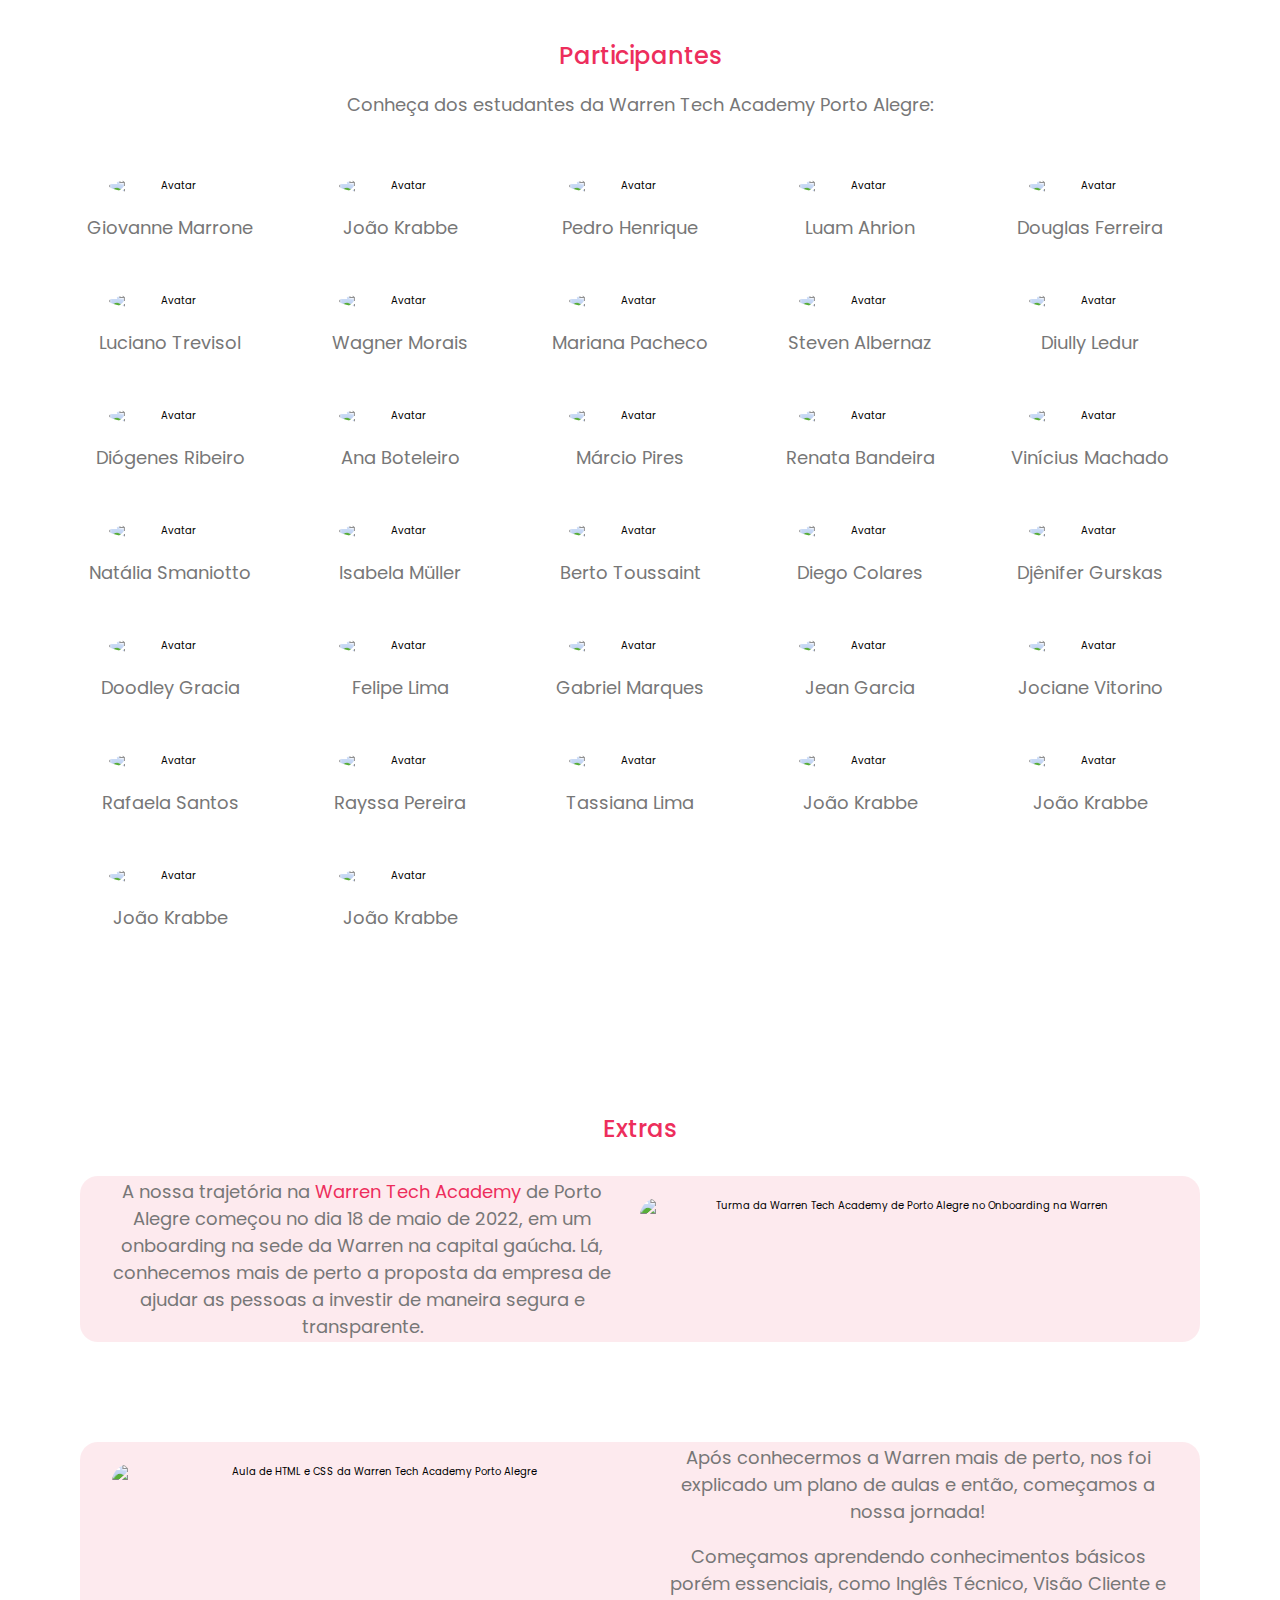
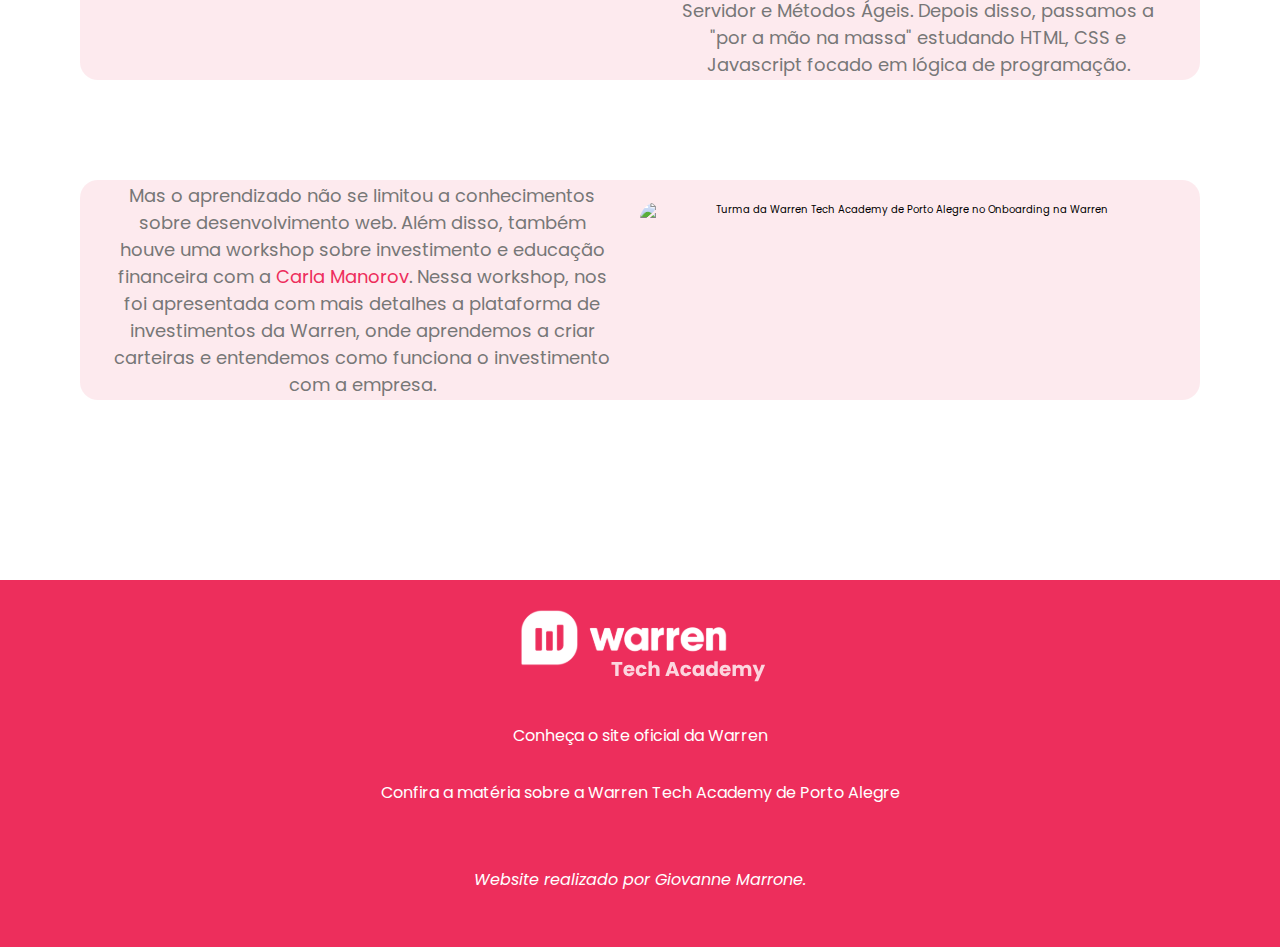
==== commit 23ba863e: "corrected typing mistakes" ====
--- a/index.html
+++ b/index.html
@@ -113,7 +113,7 @@
           <div class="extras-boxes">
             <div class="extras-item">
               <div class="text-box">
-                <p>A nossa trajetódia na <span>Warren Tech Academy</span> de Porto Alegre começou no dia 18 de maio de 2022, em um onboarding na sede da Warren na capital gaúcha. Lá, conhecemos mais de perto a proposta da empresa de ajudar as pessoas a investir de maneira segura e transparente.</p>
+                <p>A nossa trajetória na <span>Warren Tech Academy</span> de Porto Alegre começou no dia 18 de maio de 2022, em um onboarding na sede da Warren na capital gaúcha. Lá, conhecemos mais de perto a proposta da empresa de ajudar as pessoas a investir de maneira segura e transparente.</p>
               </div>
               <img class="extras-img" src="./assets/wta-poa-2022-class.jpeg" alt="Turma da Warren Tech Academy de Porto Alegre no Onboarding na Warren">
             </div>
@@ -121,7 +121,7 @@
               <img class="extras-img" src="./assets/wta-poa-html-css.jpg" alt="Aula de HTML e CSS da Warren Tech Academy Porto Alegre">
               <div class="text-box">
                 <p>Após conhecermos a Warren mais de perto, nos foi explicado um plano de aulas e então, começamos a nossa jornada!</p>
-                <p>Começamos aprendendo conhecimentos básicos porém essenciais, como Inglês Técnico, Visão Cliente e Servidor e Métodos Ágeis. Depois disso, passamos a "por a mão na massa" estudando HTML, CSS e Javascript ficado em lógica de programação.</p>
+                <p>Começamos aprendendo conhecimentos básicos porém essenciais, como Inglês Técnico, Visão Cliente e Servidor e Métodos Ágeis. Depois disso, passamos a "por a mão na massa" estudando HTML, CSS e Javascript focado em lógica de programação.</p>
               </div>
             </div>
             <div class="extras-item">
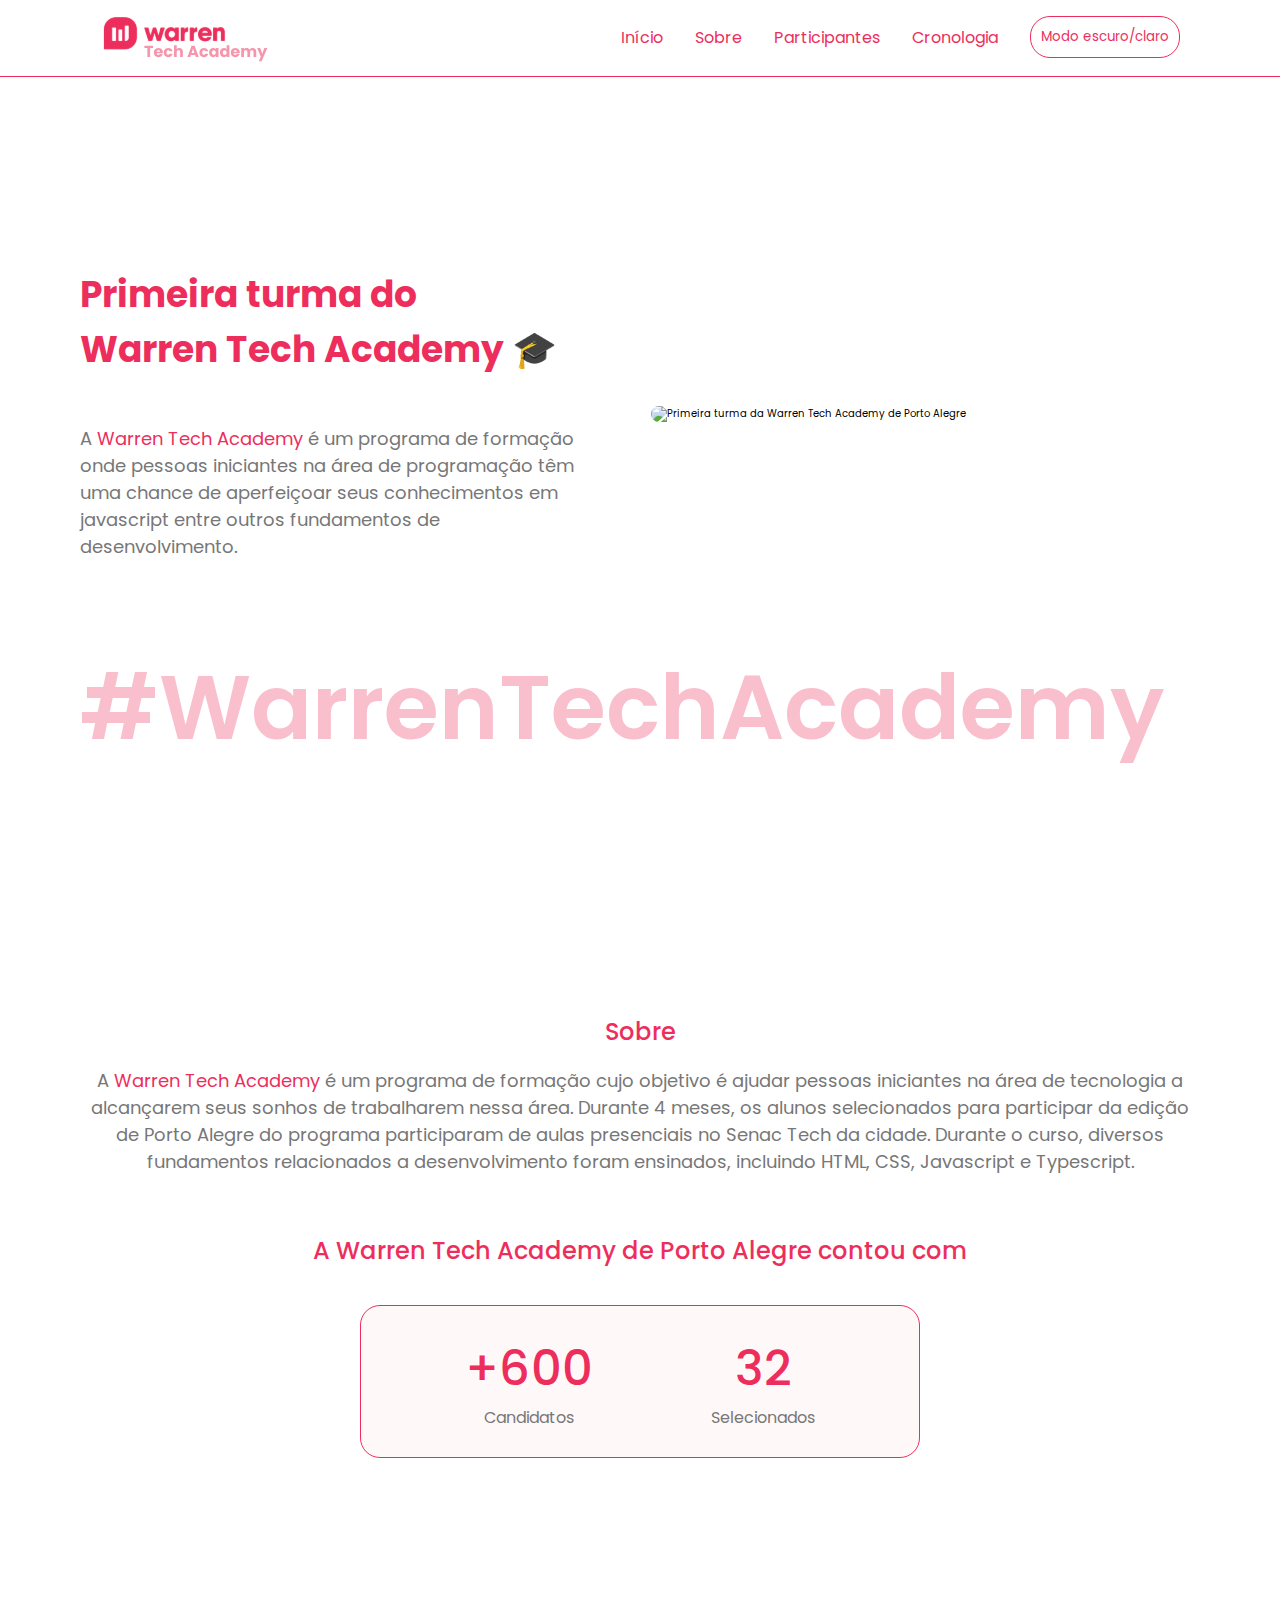
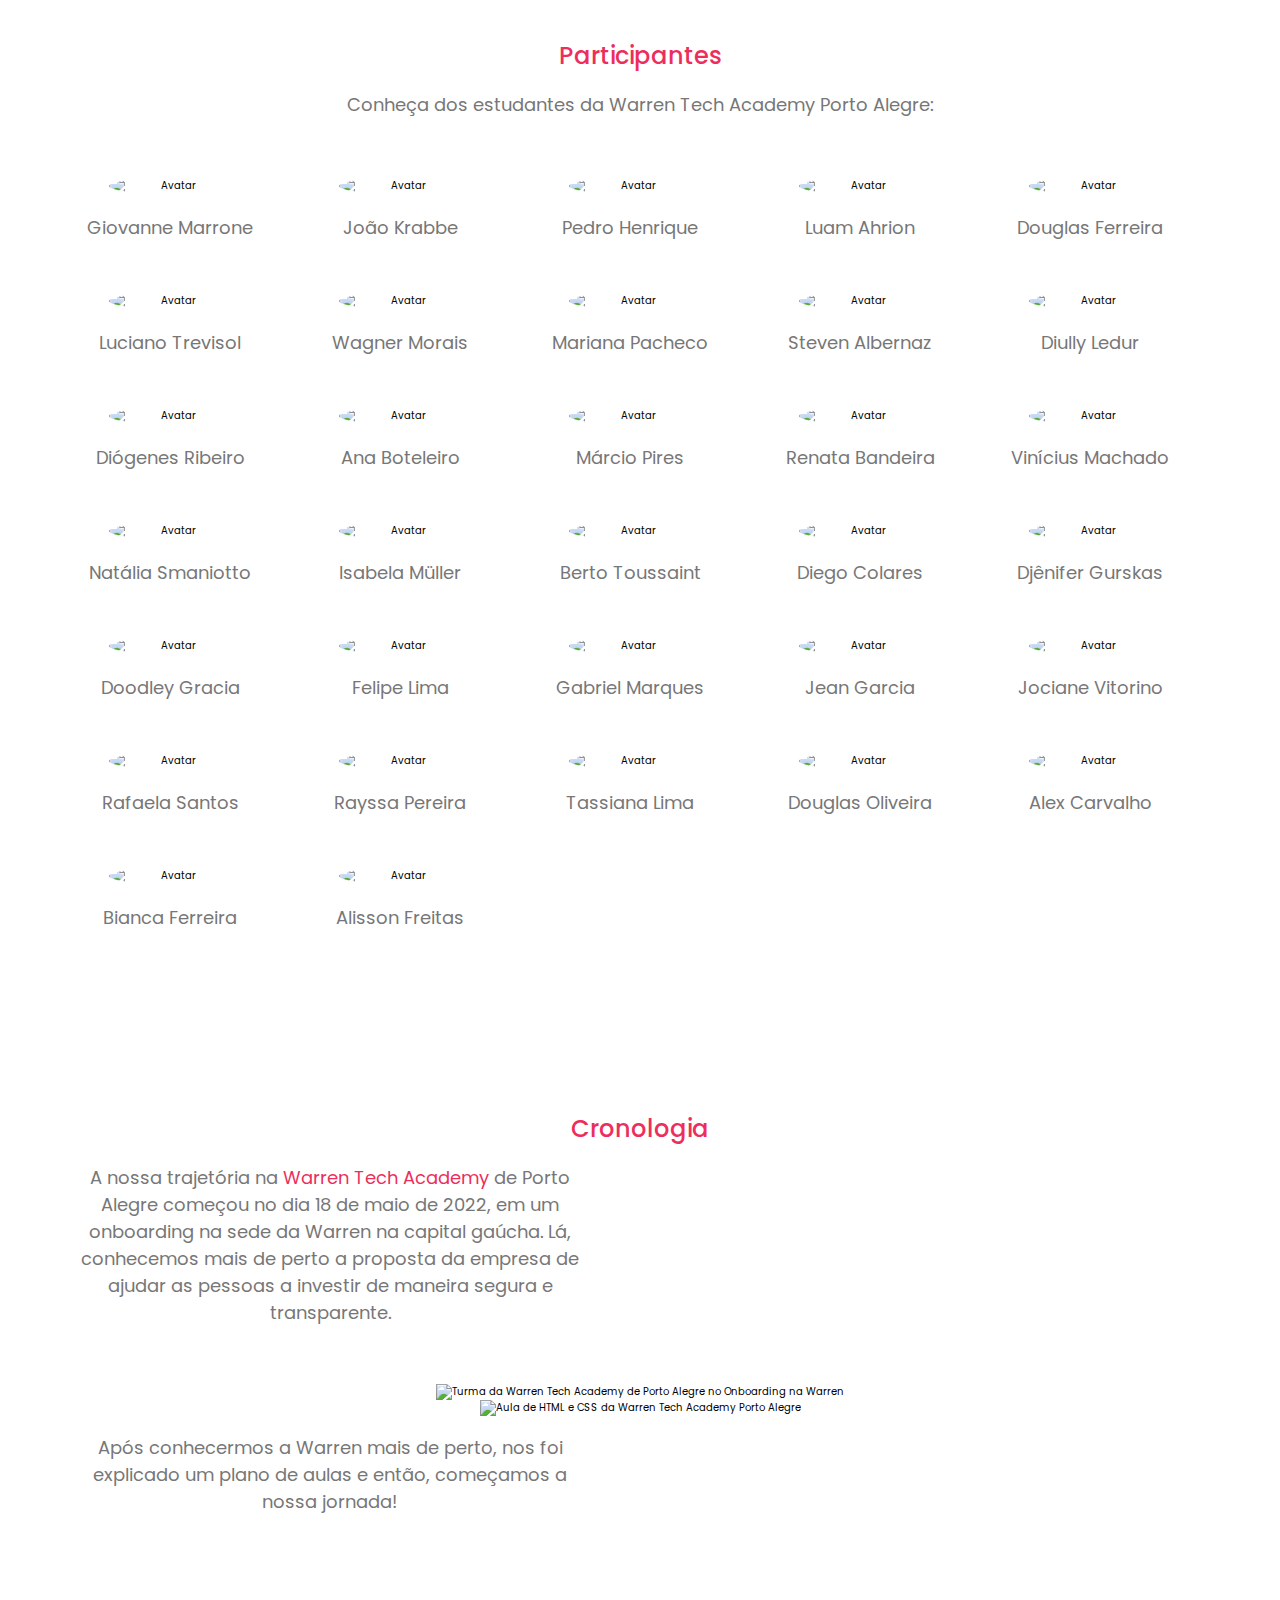
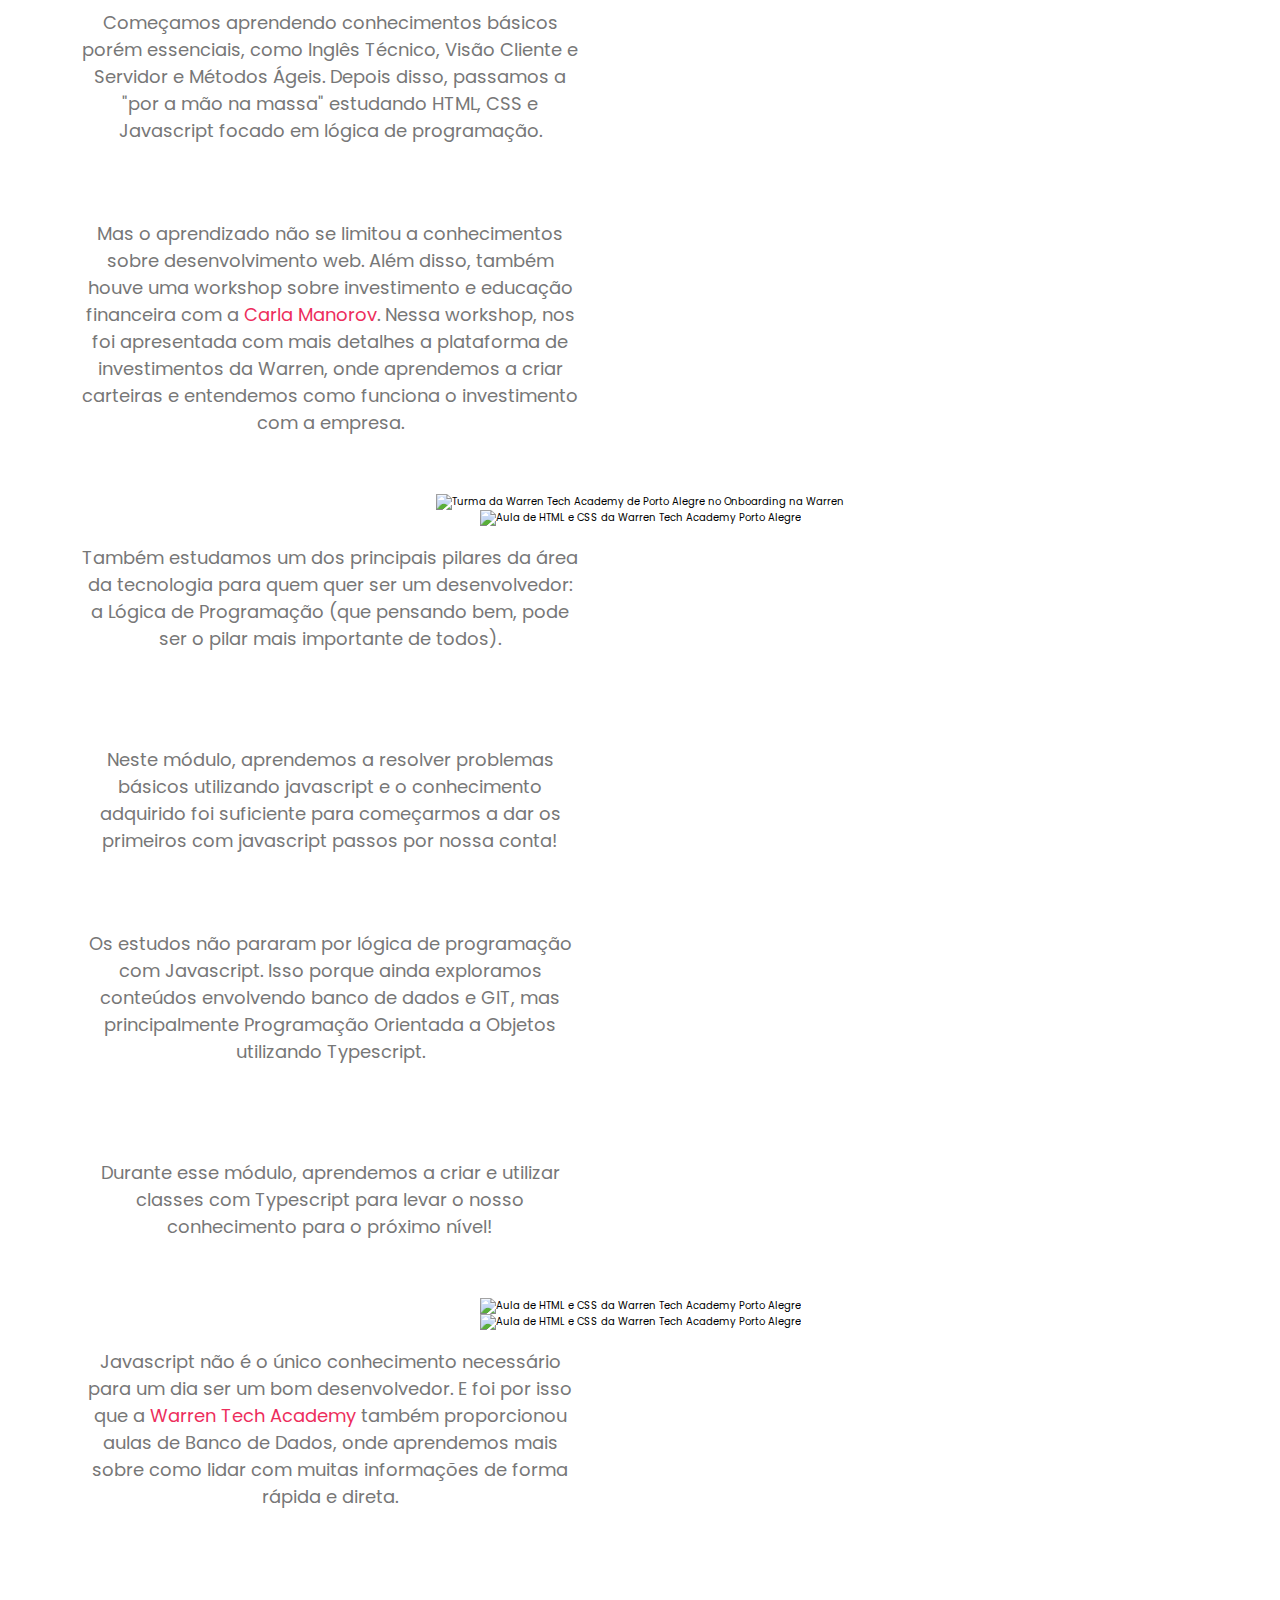
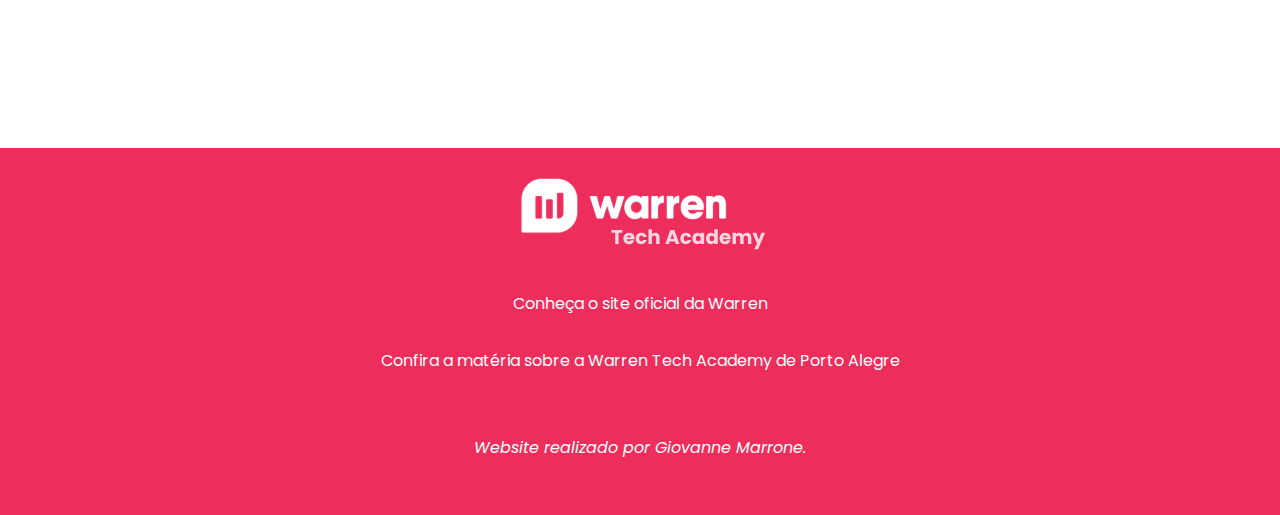
==== commit d34ca4dc: "added more chronology cards" ====
--- a/index.html
+++ b/index.html
@@ -67,7 +67,7 @@
               <a href="#participants">Participantes</a>
             </li>
             <li>
-              <a href="#extras">Extras</a>
+              <a href="#chronology">Cronologia</a>
             </li>
             <li>
                 <button onclick="toggleDarkMode()" class="">Modo escuro/claro</button>
@@ -108,29 +108,50 @@
             <div class="participants-list" id="participantsList">
             </div>
         </section>
-        <section id="extras" class="extras">
-          <h3>Extras</h3>
-          <div class="extras-boxes">
-            <div class="extras-item">
+        <section id="chronology" class="chronology">
+          <h3>Cronologia</h3>
+          <div class="chronology-boxes">
+            <div class="chronology-item">
               <div class="text-box">
                 <p>A nossa trajetória na <span>Warren Tech Academy</span> de Porto Alegre começou no dia 18 de maio de 2022, em um onboarding na sede da Warren na capital gaúcha. Lá, conhecemos mais de perto a proposta da empresa de ajudar as pessoas a investir de maneira segura e transparente.</p>
               </div>
-              <img class="extras-img" src="./assets/wta-poa-2022-class.jpeg" alt="Turma da Warren Tech Academy de Porto Alegre no Onboarding na Warren">
+              <img class="chronology-img" src="./assets/wta-poa-2022-class.jpeg" alt="Turma da Warren Tech Academy de Porto Alegre no Onboarding na Warren">
             </div>
-            <div class="extras-item">
-              <img class="extras-img" src="./assets/wta-poa-html-css.jpg" alt="Aula de HTML e CSS da Warren Tech Academy Porto Alegre">
+            <div class="chronology-item">
+              <img class="chronology-img" src="./assets/wta-poa-html-css.jpg" alt="Aula de HTML e CSS da Warren Tech Academy Porto Alegre">
               <div class="text-box">
                 <p>Após conhecermos a Warren mais de perto, nos foi explicado um plano de aulas e então, começamos a nossa jornada!</p>
                 <p>Começamos aprendendo conhecimentos básicos porém essenciais, como Inglês Técnico, Visão Cliente e Servidor e Métodos Ágeis. Depois disso, passamos a "por a mão na massa" estudando HTML, CSS e Javascript focado em lógica de programação.</p>
               </div>
             </div>
-            <div class="extras-item">
+            <div class="chronology-item">
               <div class="text-box">
                 <p>Mas o aprendizado não se limitou a conhecimentos sobre desenvolvimento web. Além disso, também houve uma workshop sobre investimento e educação financeira com a <a target="_blank" href="https://www.linkedin.com/in/carla-manorov-4b9338b7/">Carla Manorov</a>. Nessa workshop, nos foi apresentada com mais detalhes a plataforma de investimentos da Warren, onde aprendemos a criar carteiras e entendemos como funciona o investimento com a empresa.</p>
               </div>
-              <img class="extras-img" src="./assets/wta-poa-workshop-investimentos.jpg" alt="Turma da Warren Tech Academy de Porto Alegre no Onboarding na Warren">
+              <img class="chronology-img" src="./assets/wta-poa-workshop-investimentos.jpg" alt="Turma da Warren Tech Academy de Porto Alegre no Onboarding na Warren">
+            </div>
+            <div class="chronology-item">
+              <img class="chronology-img" src="./assets/wta-poa-logic.jpg" alt="Aula de HTML e CSS da Warren Tech Academy Porto Alegre">
+              <div class="text-box">
+                <p>Também estudamos um dos principais pilares da área da tecnologia para quem quer ser um desenvolvedor: a Lógica de Programação (que pensando bem, pode ser o pilar mais importante de todos).</p>
+                <p>Neste módulo, aprendemos a resolver problemas básicos utilizando javascript e o conhecimento adquirido foi suficiente para começarmos a dar os primeiros com javascript passos por nossa conta!</p>
+              </div>
+            </div>
+            <div class="chronology-item">
+              <div class="text-box">
+                <p>Os estudos não pararam por lógica de programação com Javascript. Isso porque ainda exploramos conteúdos envolvendo banco de dados e GIT, mas principalmente Programação Orientada a Objetos utilizando Typescript.</p>
+                <p>Durante esse módulo, aprendemos a criar e utilizar classes com Typescript para levar o nosso conhecimento para o próximo nível!</p>
+              </div>
+              <img class="chronology-img" src="./assets/wrta-poa-programacao-orientada-objetos.jpeg" alt="Aula de HTML e CSS da Warren Tech Academy Porto Alegre">
+            </div>
+            <div class="chronology-item">
+              <img class="chronology-img" src="./assets/wta-poa-object-data.jpeg" alt="Aula de HTML e CSS da Warren Tech Academy Porto Alegre">
+              <div class="text-box">
+                <p>Javascript não é o único conhecimento necessário para um dia ser um bom desenvolvedor. E foi por isso que a <span>Warren Tech Academy</span> também proporcionou aulas de Banco de Dados, onde aprendemos mais sobre como lidar com muitas informações de forma rápida e direta.</p>
+              </div>
             </div>
           </div>
+          
         </section>
       </div>
       <section class="footer">
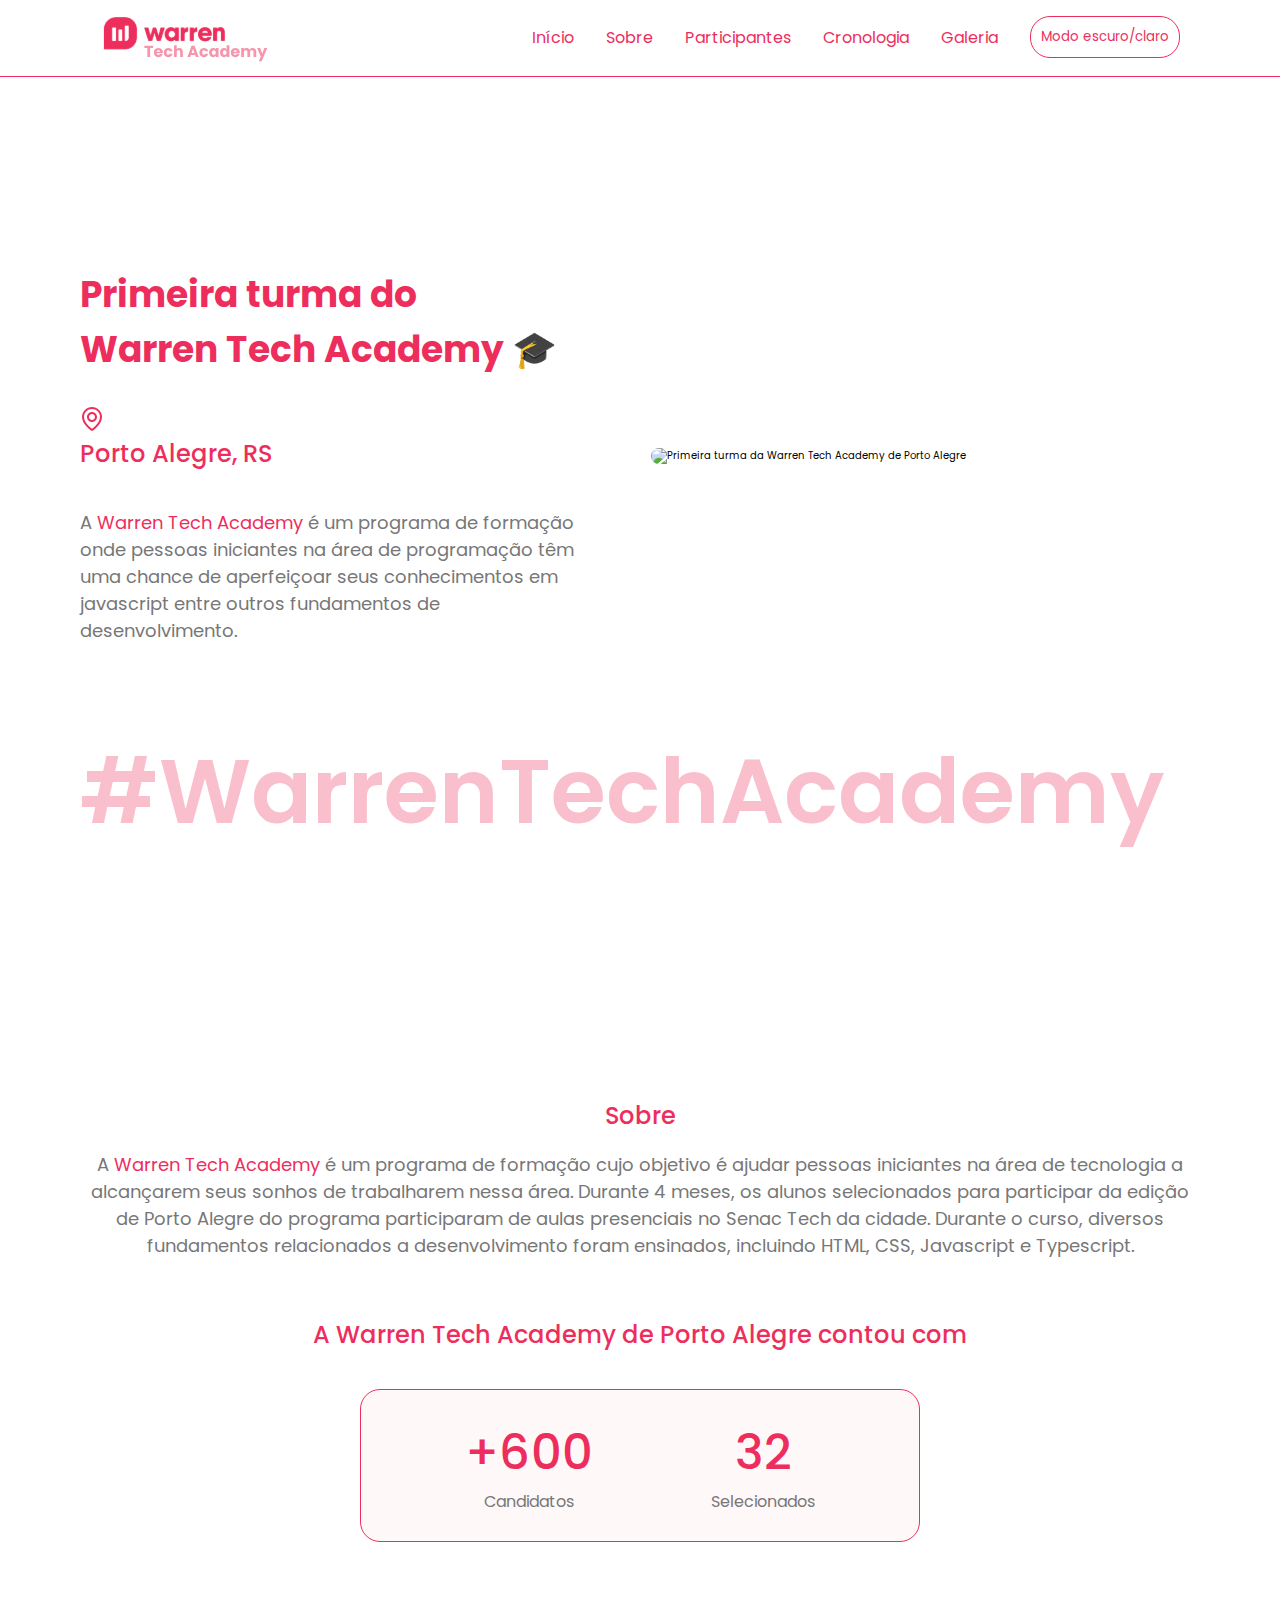
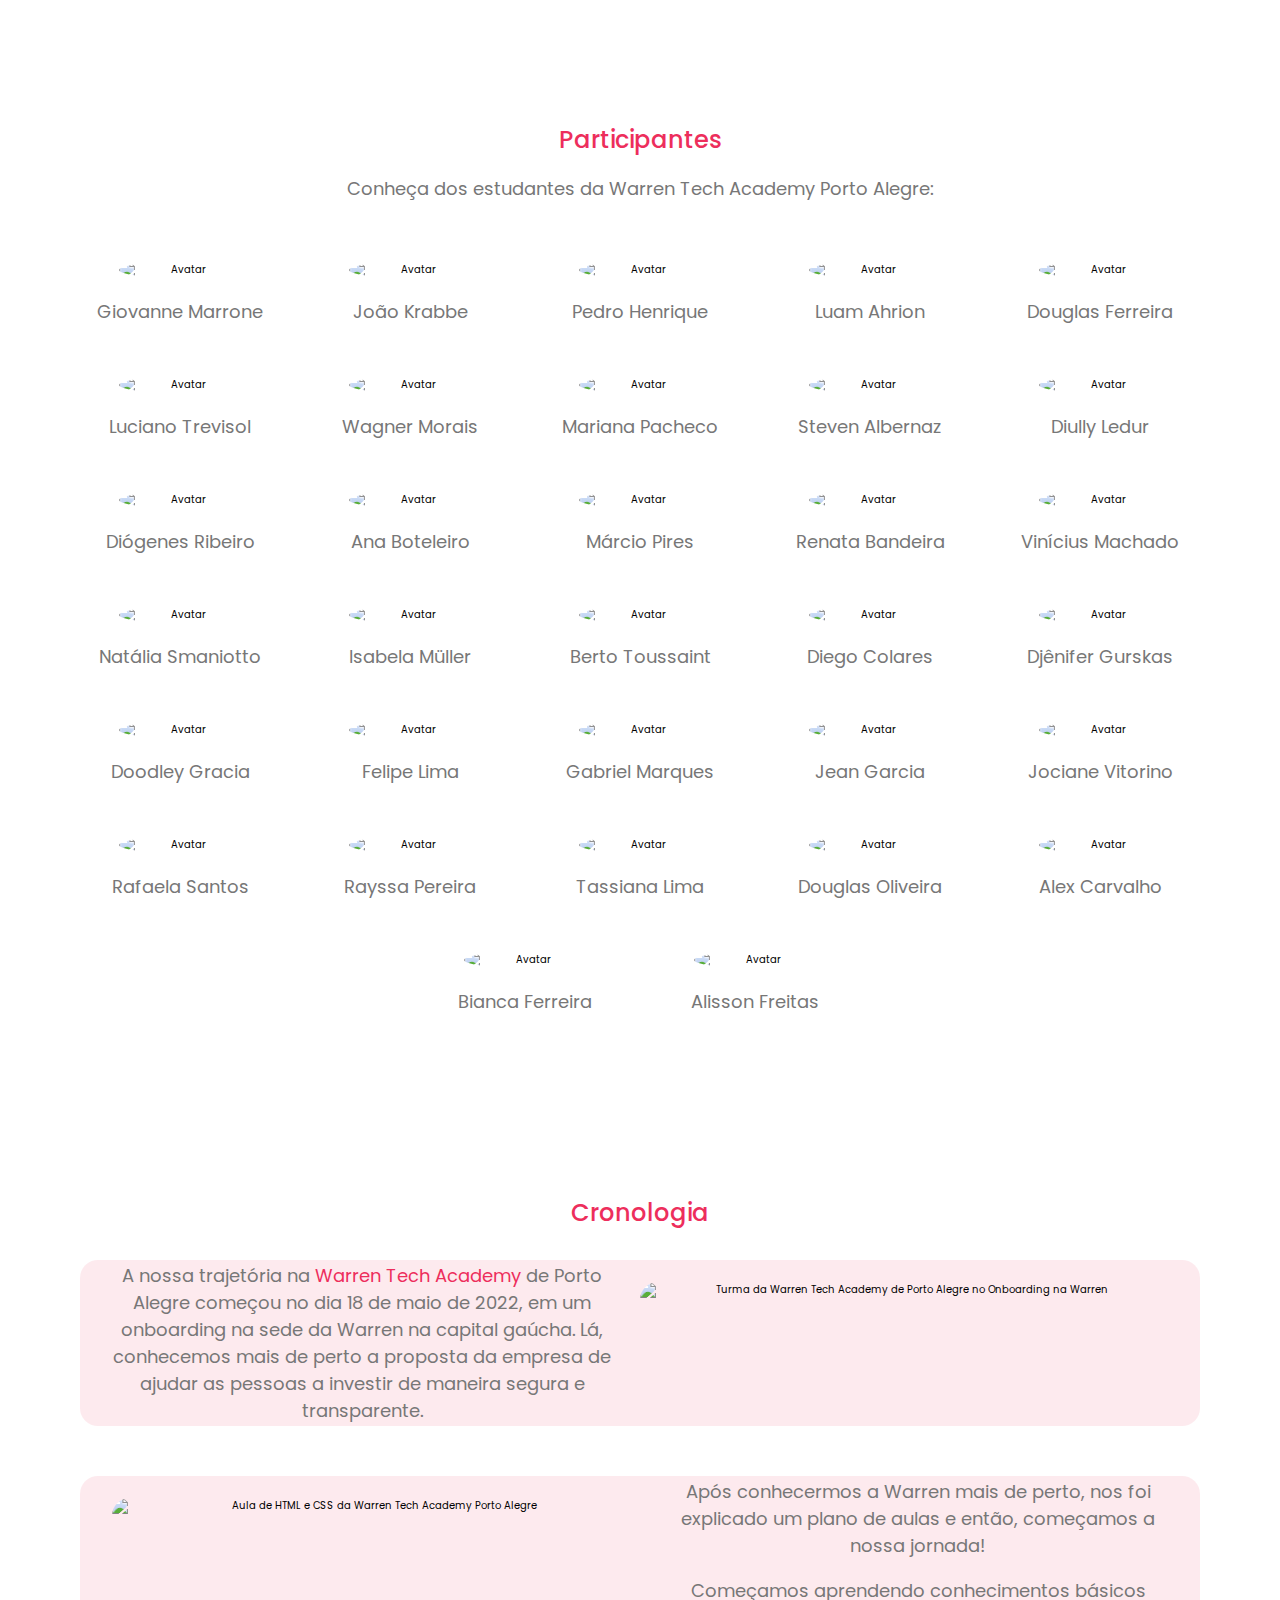
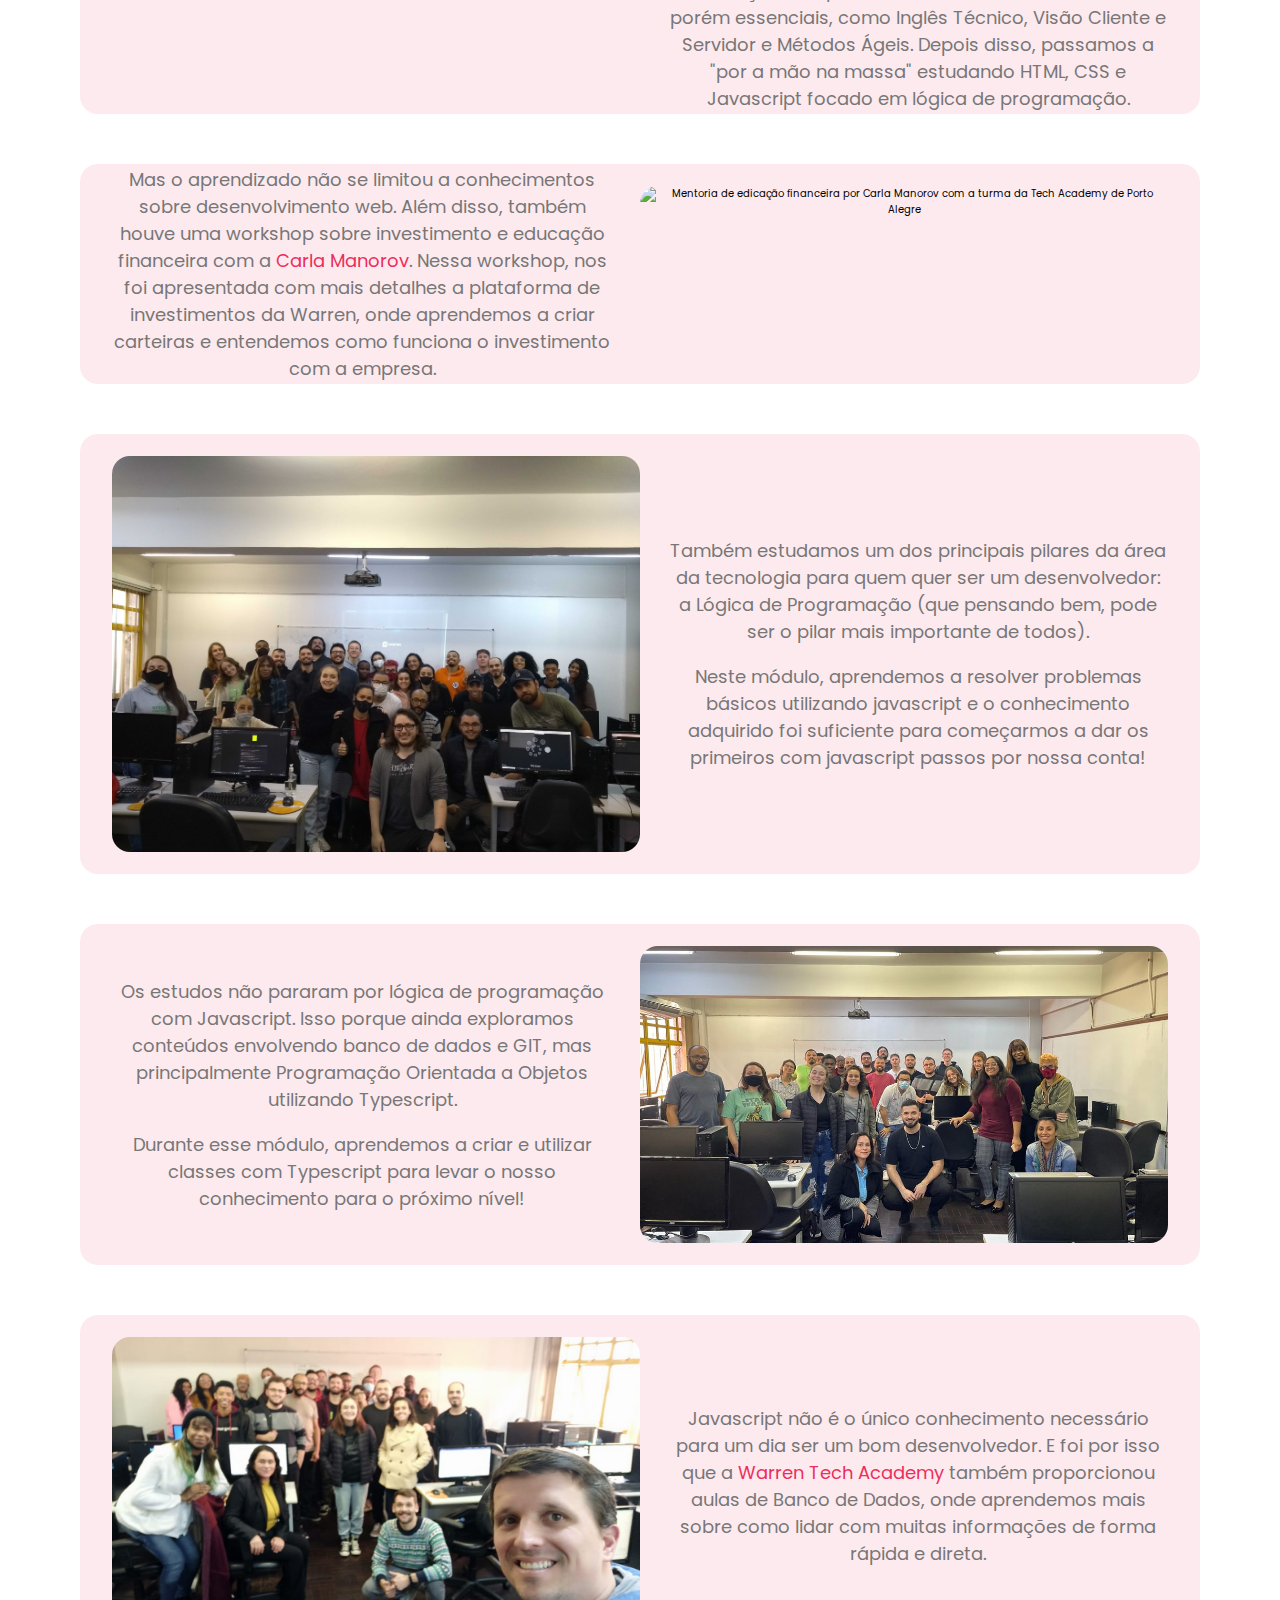
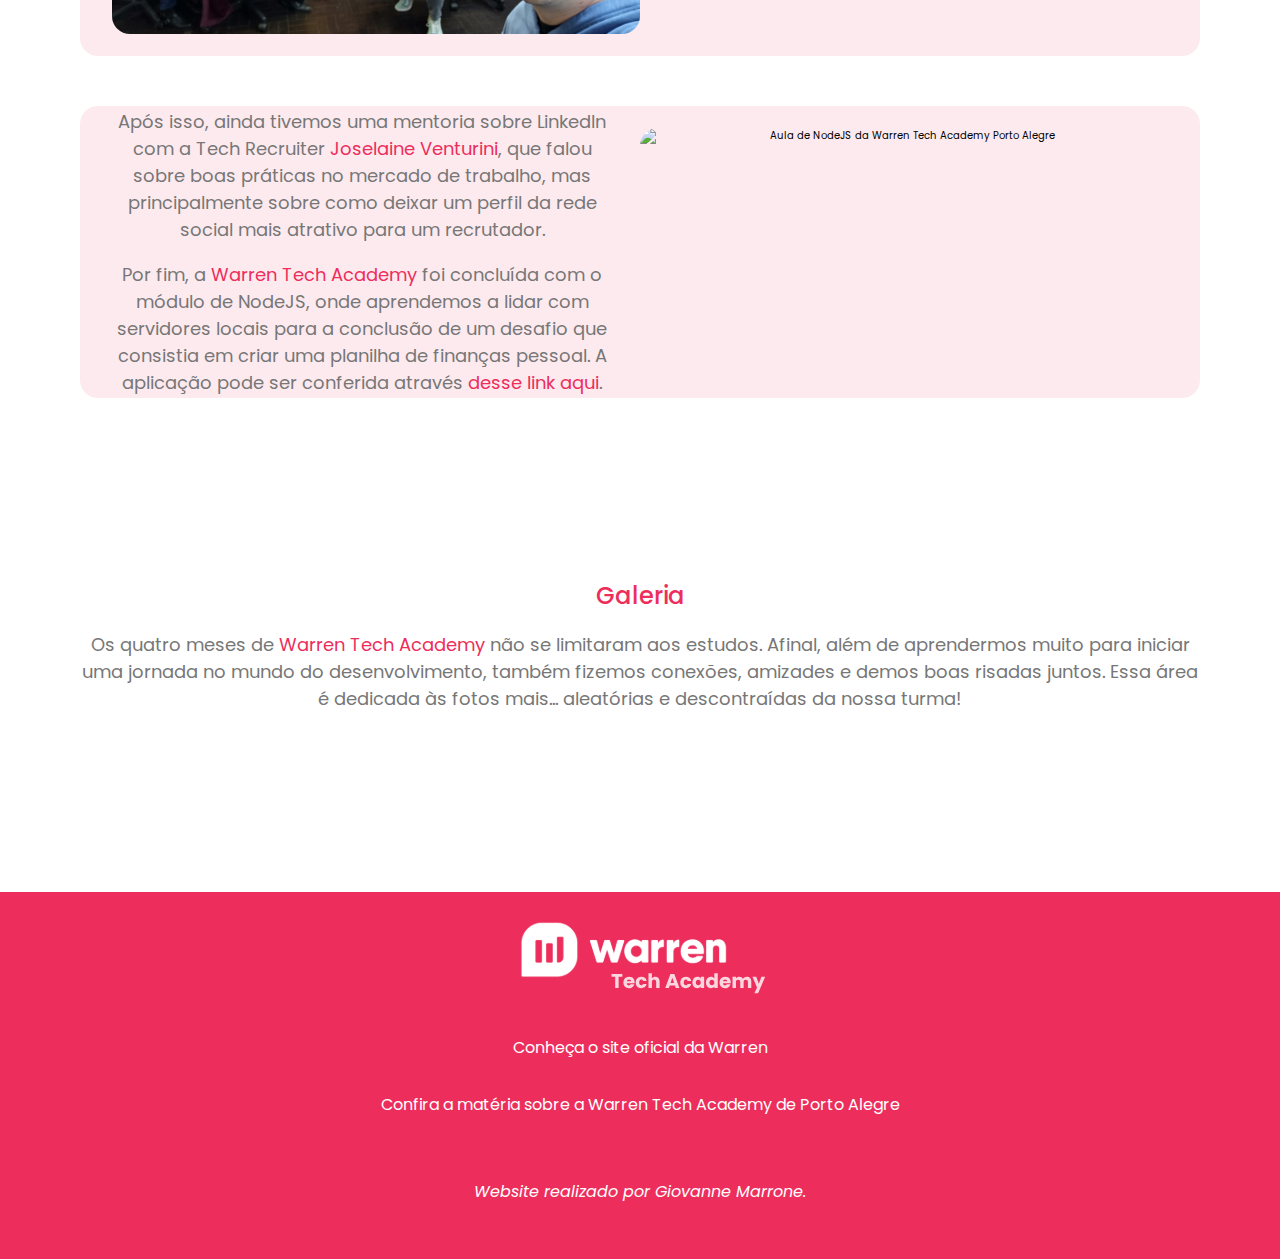
==== commit e861d19b: "new chronology item and gallery created" ====
--- a/index.html
+++ b/index.html
@@ -7,6 +7,9 @@
 
     <link rel="preconnect" href="https://fonts.googleapis.com" />
     <link rel="preconnect" href="https://fonts.gstatic.com" crossorigin />
+
+    <link rel="icon" type="image/x-icon" href="/assets/favicon.png">
+
     <link
       href="https://fonts.googleapis.com/css2?family=Poppins:wght@400;500;700&display=swap"
       rel="stylesheet"
@@ -14,7 +17,7 @@
 
     <link rel="stylesheet" href="./styles.css" />
 
-    <title>Document</title>
+    <title>Warren Tech Academy Porto Alegre | Turma de 2022</title>
   </head>
   <body>
     <header>
@@ -70,6 +73,9 @@
               <a href="#chronology">Cronologia</a>
             </li>
             <li>
+              <a href="#gallery">Galeria</a>
+            </li>
+            <li>
                 <button onclick="toggleDarkMode()" class="">Modo escuro/claro</button>
             </li>
           </ul>
@@ -81,6 +87,13 @@
             <div class="welcome">
                 <div class="text-area">
                   <h1>Primeira turma do <br> Warren Tech Academy 🎓</h1>
+                  <div class="location">
+                    <svg width="24" height="24" viewBox="0 0 24 24" fill="none" xmlns="http://www.w3.org/2000/svg">
+                      <path fill-rule="evenodd" clip-rule="evenodd" d="M12 2.00002C9.87827 2.00002 7.84344 2.84287 6.34315 4.34316C4.84285 5.84345 4 7.87828 4 10C4 13.0981 6.01574 16.1043 8.22595 18.4373C9.31061 19.5822 10.3987 20.5195 11.2167 21.1709C11.5211 21.4133 11.787 21.6152 12 21.7726C12.213 21.6152 12.4789 21.4133 12.7833 21.1709C13.6013 20.5195 14.6894 19.5822 15.774 18.4373C17.9843 16.1043 20 13.0981 20 10C20 7.87828 19.1571 5.84345 17.6569 4.34316C16.1566 2.84287 14.1217 2.00002 12 2.00002ZM12 23C11.4453 23.8321 11.445 23.8319 11.4448 23.8317L11.4419 23.8298L11.4352 23.8253L11.4123 23.8098C11.3928 23.7966 11.3651 23.7776 11.3296 23.753C11.2585 23.7038 11.1565 23.6321 11.0278 23.5392C10.7705 23.3534 10.4064 23.0822 9.97082 22.7354C9.10133 22.043 7.93939 21.0428 6.77405 19.8128C4.48426 17.3958 2 13.902 2 10C2 7.34785 3.05357 4.80431 4.92893 2.92895C6.8043 1.05358 9.34784 1.52588e-05 12 1.52588e-05C14.6522 1.52588e-05 17.1957 1.05358 19.0711 2.92895C20.9464 4.80431 22 7.34785 22 10C22 13.902 19.5157 17.3958 17.226 19.8128C16.0606 21.0428 14.8987 22.043 14.0292 22.7354C13.5936 23.0822 13.2295 23.3534 12.9722 23.5392C12.8435 23.6321 12.7415 23.7038 12.6704 23.753C12.6349 23.7776 12.6072 23.7966 12.5877 23.8098L12.5648 23.8253L12.5581 23.8298L12.556 23.8312C12.5557 23.8314 12.5547 23.8321 12 23ZM12 23L12.5547 23.8321C12.2188 24.056 11.7807 24.0556 11.4448 23.8317L12 23Z" fill="#ED2E5C"/>
+                      <path fill-rule="evenodd" clip-rule="evenodd" d="M17 10C17 12.7615 14.7614 15 12 15C9.23858 15 7 12.7615 7 10C7 7.23861 9.23858 5.00003 12 5.00003C14.7614 5.00003 17 7.23861 17 10ZM15 10C15 11.6569 13.6569 13 12 13C10.3431 13 9 11.6569 9 10C9 8.34318 10.3431 7.00003 12 7.00003C13.6569 7.00003 15 8.34318 15 10Z" fill="#ED2E5C"/>
+                    </svg>
+                    <h3>Porto Alegre, RS</h3>
+                  </div>
                   <p>A <span>Warren Tech Academy</span> é um programa de formação onde pessoas iniciantes na área de programação têm uma chance de aperfeiçoar seus conhecimentos em javascript entre outros fundamentos de desenvolvimento.</p>
                 </div>
                 <img data-tilt data-tilt-max="10"  src="./assets/wta-poa-2022-class.jpeg" alt="Primeira turma da Warren Tech Academy de Porto Alegre">
@@ -128,10 +141,10 @@
               <div class="text-box">
                 <p>Mas o aprendizado não se limitou a conhecimentos sobre desenvolvimento web. Além disso, também houve uma workshop sobre investimento e educação financeira com a <a target="_blank" href="https://www.linkedin.com/in/carla-manorov-4b9338b7/">Carla Manorov</a>. Nessa workshop, nos foi apresentada com mais detalhes a plataforma de investimentos da Warren, onde aprendemos a criar carteiras e entendemos como funciona o investimento com a empresa.</p>
               </div>
-              <img class="chronology-img" src="./assets/wta-poa-workshop-investimentos.jpg" alt="Turma da Warren Tech Academy de Porto Alegre no Onboarding na Warren">
-            </div>
-            <div class="chronology-item">
-              <img class="chronology-img" src="./assets/wta-poa-logic.jpg" alt="Aula de HTML e CSS da Warren Tech Academy Porto Alegre">
+              <img class="chronology-img" src="./assets/wta-poa-workshop-investimentos.jpg" alt="Mentoria de edicação financeira por Carla Manorov com a turma da Tech Academy de Porto Alegre">
+            </div>
+            <div class="chronology-item">
+              <img class="chronology-img" src="./assets/wta-poa-logic.jpg" alt="Aula de Lógica de Programação da Warren Tech Academy Porto Alegre">
               <div class="text-box">
                 <p>Também estudamos um dos principais pilares da área da tecnologia para quem quer ser um desenvolvedor: a Lógica de Programação (que pensando bem, pode ser o pilar mais importante de todos).</p>
                 <p>Neste módulo, aprendemos a resolver problemas básicos utilizando javascript e o conhecimento adquirido foi suficiente para começarmos a dar os primeiros com javascript passos por nossa conta!</p>
@@ -142,16 +155,29 @@
                 <p>Os estudos não pararam por lógica de programação com Javascript. Isso porque ainda exploramos conteúdos envolvendo banco de dados e GIT, mas principalmente Programação Orientada a Objetos utilizando Typescript.</p>
                 <p>Durante esse módulo, aprendemos a criar e utilizar classes com Typescript para levar o nosso conhecimento para o próximo nível!</p>
               </div>
-              <img class="chronology-img" src="./assets/wrta-poa-programacao-orientada-objetos.jpeg" alt="Aula de HTML e CSS da Warren Tech Academy Porto Alegre">
-            </div>
-            <div class="chronology-item">
-              <img class="chronology-img" src="./assets/wta-poa-object-data.jpeg" alt="Aula de HTML e CSS da Warren Tech Academy Porto Alegre">
+              <img class="chronology-img" src="./assets/wrta-poa-programacao-orientada-objetos.jpeg" alt="Aula de Programação Orientada a Objetos da Warren Tech Academy Porto Alegre">
+            </div>
+            <div class="chronology-item">
+              <img class="chronology-img" src="./assets/wta-poa-object-data.jpeg" alt="Aula de Banco de Dados da Warren Tech Academy Porto Alegre">
               <div class="text-box">
                 <p>Javascript não é o único conhecimento necessário para um dia ser um bom desenvolvedor. E foi por isso que a <span>Warren Tech Academy</span> também proporcionou aulas de Banco de Dados, onde aprendemos mais sobre como lidar com muitas informações de forma rápida e direta.</p>
               </div>
+            </div>
+            <div class="chronology-item">
+              <div class="text-box">
+                <p>Após isso, ainda tivemos uma mentoria sobre LinkedIn com a Tech Recruiter <a target="_blank" href="https://www.linkedin.com/in/joselaine-venturini/">Joselaine Venturini</a>, que falou sobre boas práticas no mercado de trabalho, mas principalmente sobre como deixar um perfil da rede social mais atrativo para um recrutador.</p>
+                <p>Por fim, a <span>Warren Tech Academy</span> foi concluída com o módulo de NodeJS, onde aprendemos a lidar com servidores locais para a conclusão de um desafio que consistia em criar uma planilha de finanças pessoal. A aplicação pode ser conferida através <a href="#">desse link aqui</a>.</p>
+              </div>
+              <img class="chronology-img" src="./assets/wta-poa-2022-class.jpeg" alt="Aula de NodeJS da Warren Tech Academy Porto Alegre">
             </div>
           </div>
           
+        </section>
+        <section id="gallery" class="gallery">
+          <h3>Galeria</h3>
+          <p>Os quatro meses de <span>Warren Tech Academy</span> não se limitaram aos estudos. Afinal, além de aprendermos muito para iniciar uma jornada no mundo do desenvolvimento, também fizemos conexões, amizades e demos boas risadas juntos. Essa área é dedicada às fotos mais... aleatórias e descontraídas da nossa turma!</p>
+          <div class="photo-gallery" id="photo-gallery">
+          </div>
         </section>
       </div>
       <section class="footer">
--- a/styles.css
+++ b/styles.css
@@ -45,7 +45,7 @@
   background-color: transparent;
 }
 
-body.dark-mode .extras-item {
+body.dark-mode .chronology-item {
   border: 2px solid var(--brand-red);
 }
 
@@ -249,6 +249,7 @@
   .participants-list {
     display: flex;
     flex-wrap: wrap;
+    justify-content: center;
     gap: 5rem;
   }
 
@@ -289,22 +290,22 @@
     filter: drop-shadow(0px 0px 10px var(--brand-red));
   }
 
-  /* EXTRAS  ============================================== */
-
-  .extras-boxes {
+  /* CRONOLOGIA  ============================================== */
+
+  .chronology-boxes {
     margin-top: 3rem;
     display: flex;
     flex-direction: column;
-    gap: 10rem;
-  }
-
-  .extras-img {
+    gap: 5rem;
+  }
+
+  .chronology-img {
     width: 50%;
     border-radius: 1.8rem;
     margin-block: 2rem;
   }
 
-  .extras-item {
+  .chronology-item {
     display: flex;
     flex-direction: row;
     justify-content: space-between;
@@ -322,7 +323,7 @@
     flex-direction: column;
   }
 
-  .extras p {
+  .chronology p {
     margin: 0;
   }
 
@@ -542,19 +543,19 @@
     filter: drop-shadow(0px 0px 10px var(--brand-red));
   }
 
-  .extras-boxes {
+  .chronology-boxes {
     margin-top: 3rem;
     display: flex;
     flex-direction: column;
     gap: 5rem;
   }
 
-  .extras-img {
+  .chronology-img {
     border-radius: 1.8rem;
     margin-block: 2rem;
   }
 
-  .extras-item {
+  .chronology-item {
     display: flex;
     flex-direction: column;
     justify-content: space-between;
@@ -572,7 +573,7 @@
     margin-block: 2rem;
   }
 
-  .extras p {
+  .chronology p {
     margin: 0;
   }
 
@@ -791,19 +792,19 @@
     filter: drop-shadow(0px 0px 10px var(--brand-red));
   }
 
-  .extras-boxes {
+  .chronology-boxes {
     margin-top: 3rem;
     display: flex;
     flex-direction: column;
     gap: 5rem;
   }
 
-  .extras-img {
+  .chronology-img {
     border-radius: 1.8rem;
     margin-block: 2rem;
   }
 
-  .extras-item {
+  .chronology-item {
     display: flex;
     flex-direction: column;
     justify-content: space-between;
@@ -821,7 +822,7 @@
     margin-block: 2rem;
   }
 
-  .extras p {
+  .chronology p {
     margin: 0;
   }
 
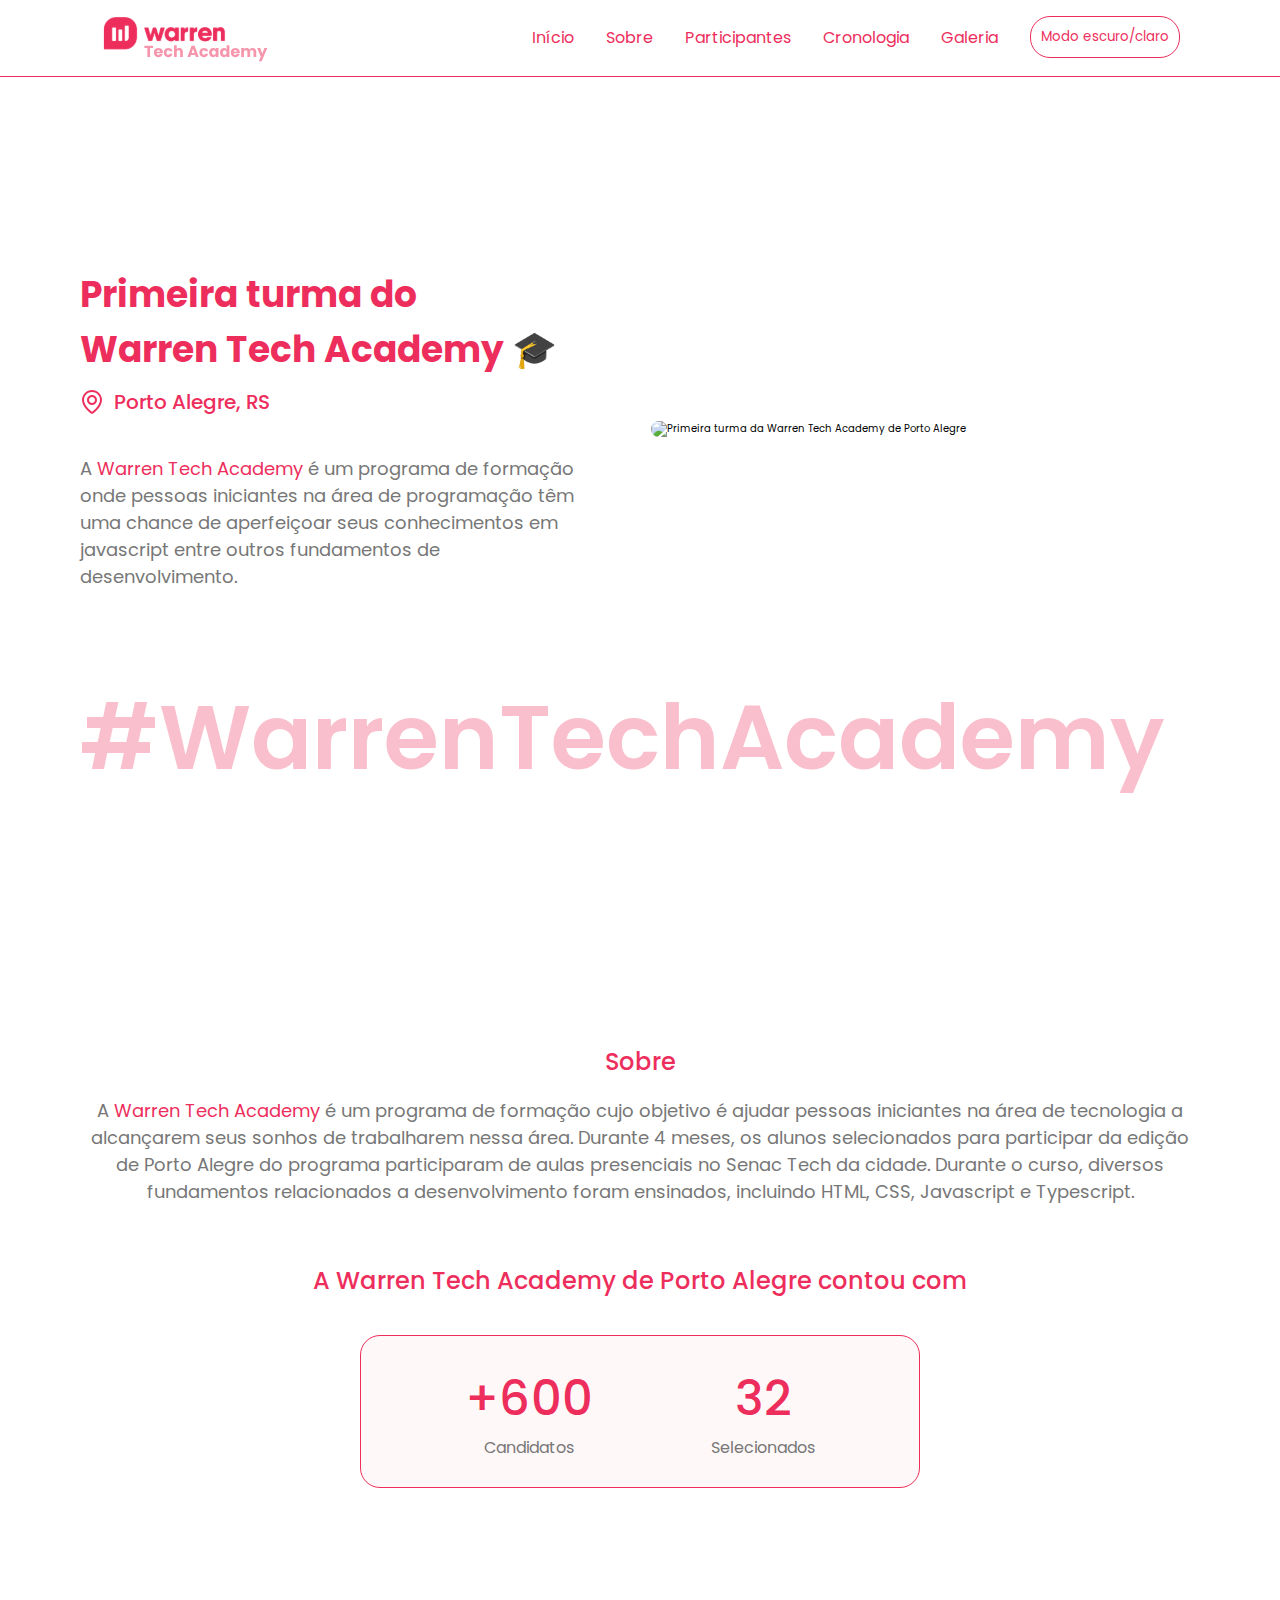
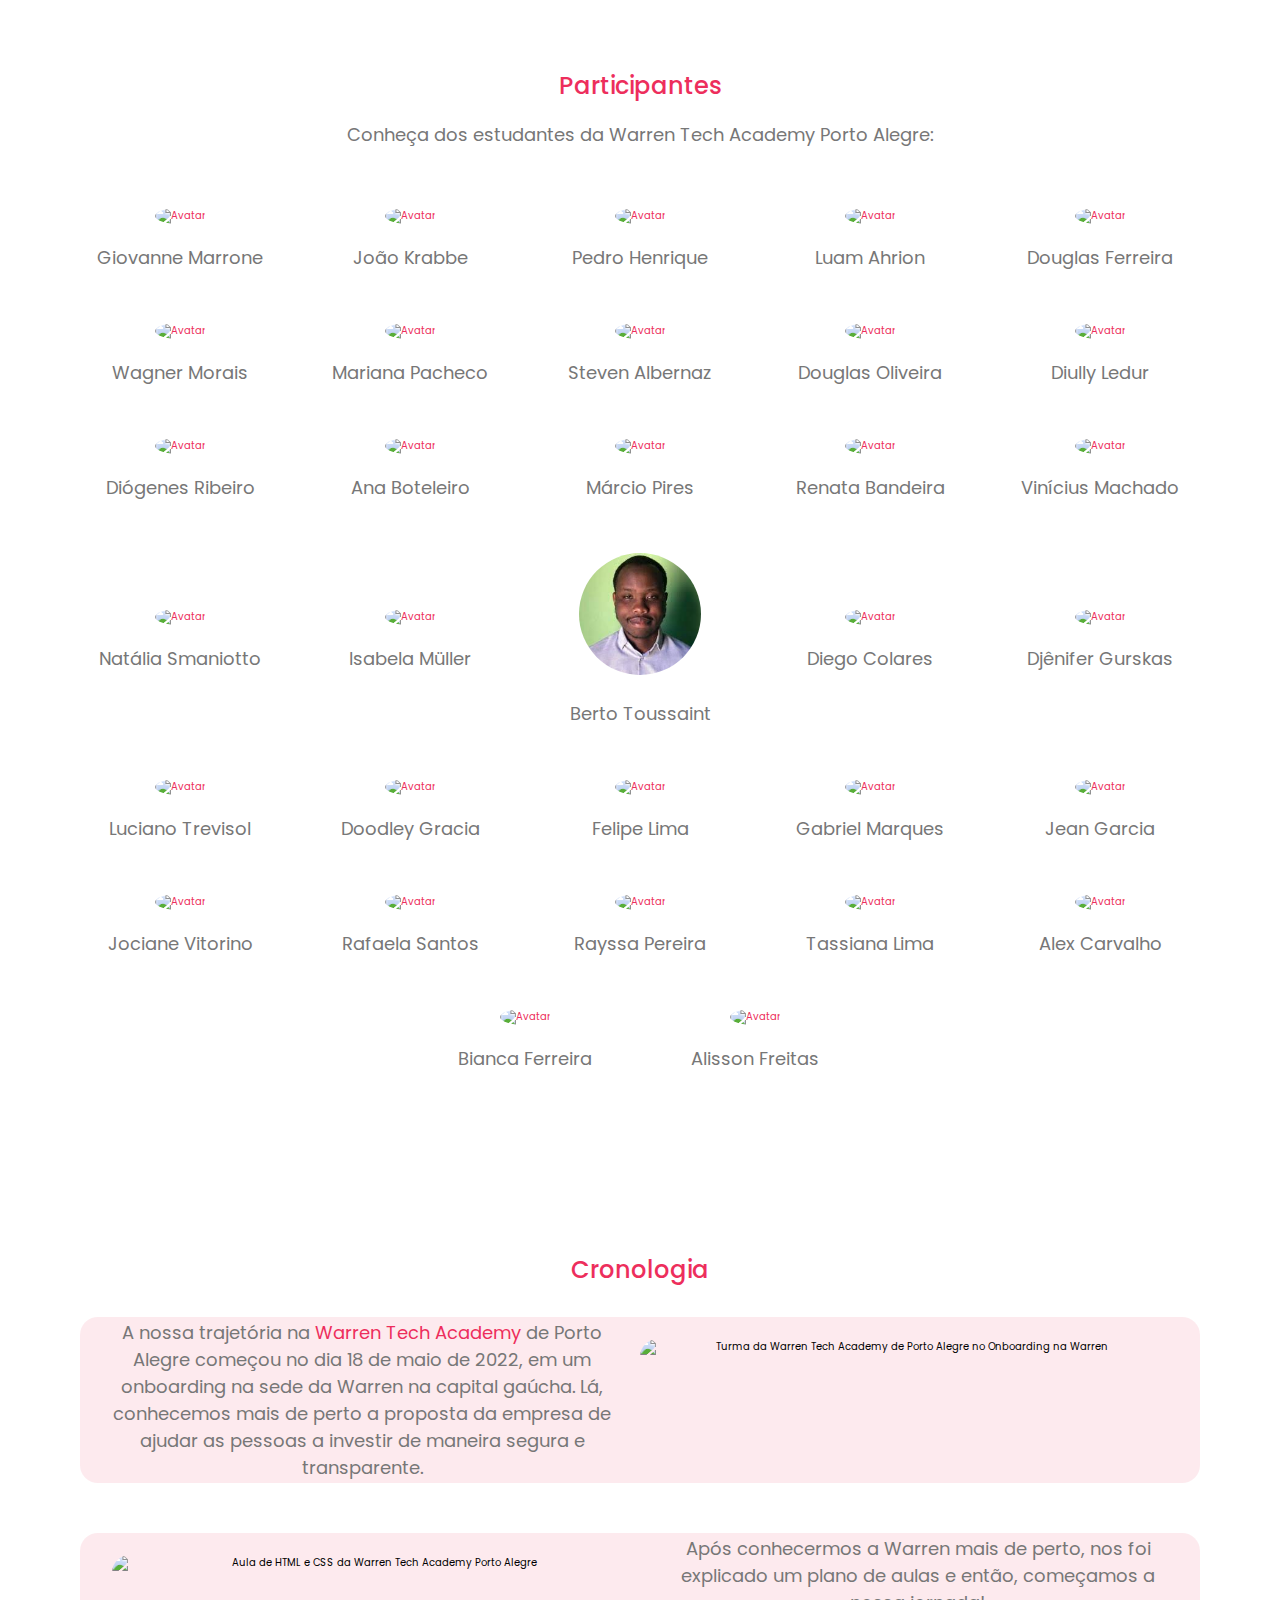
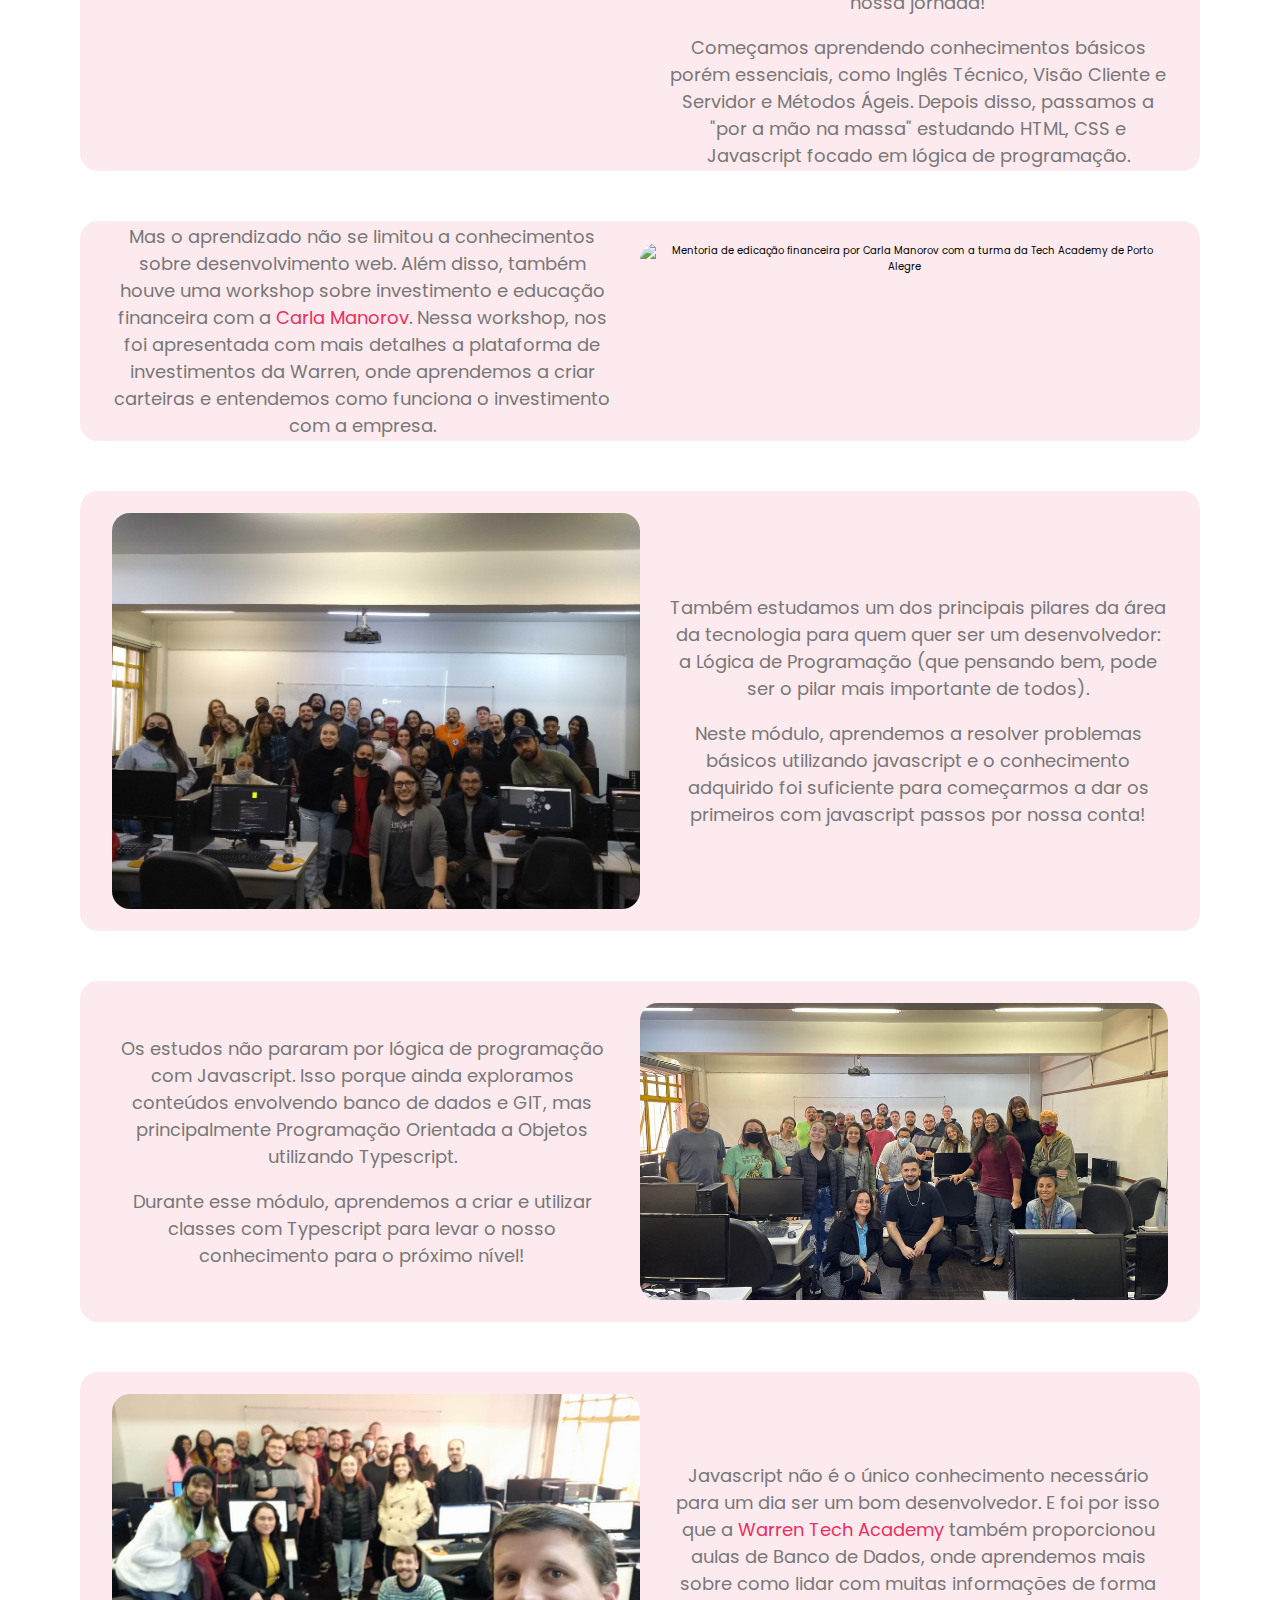
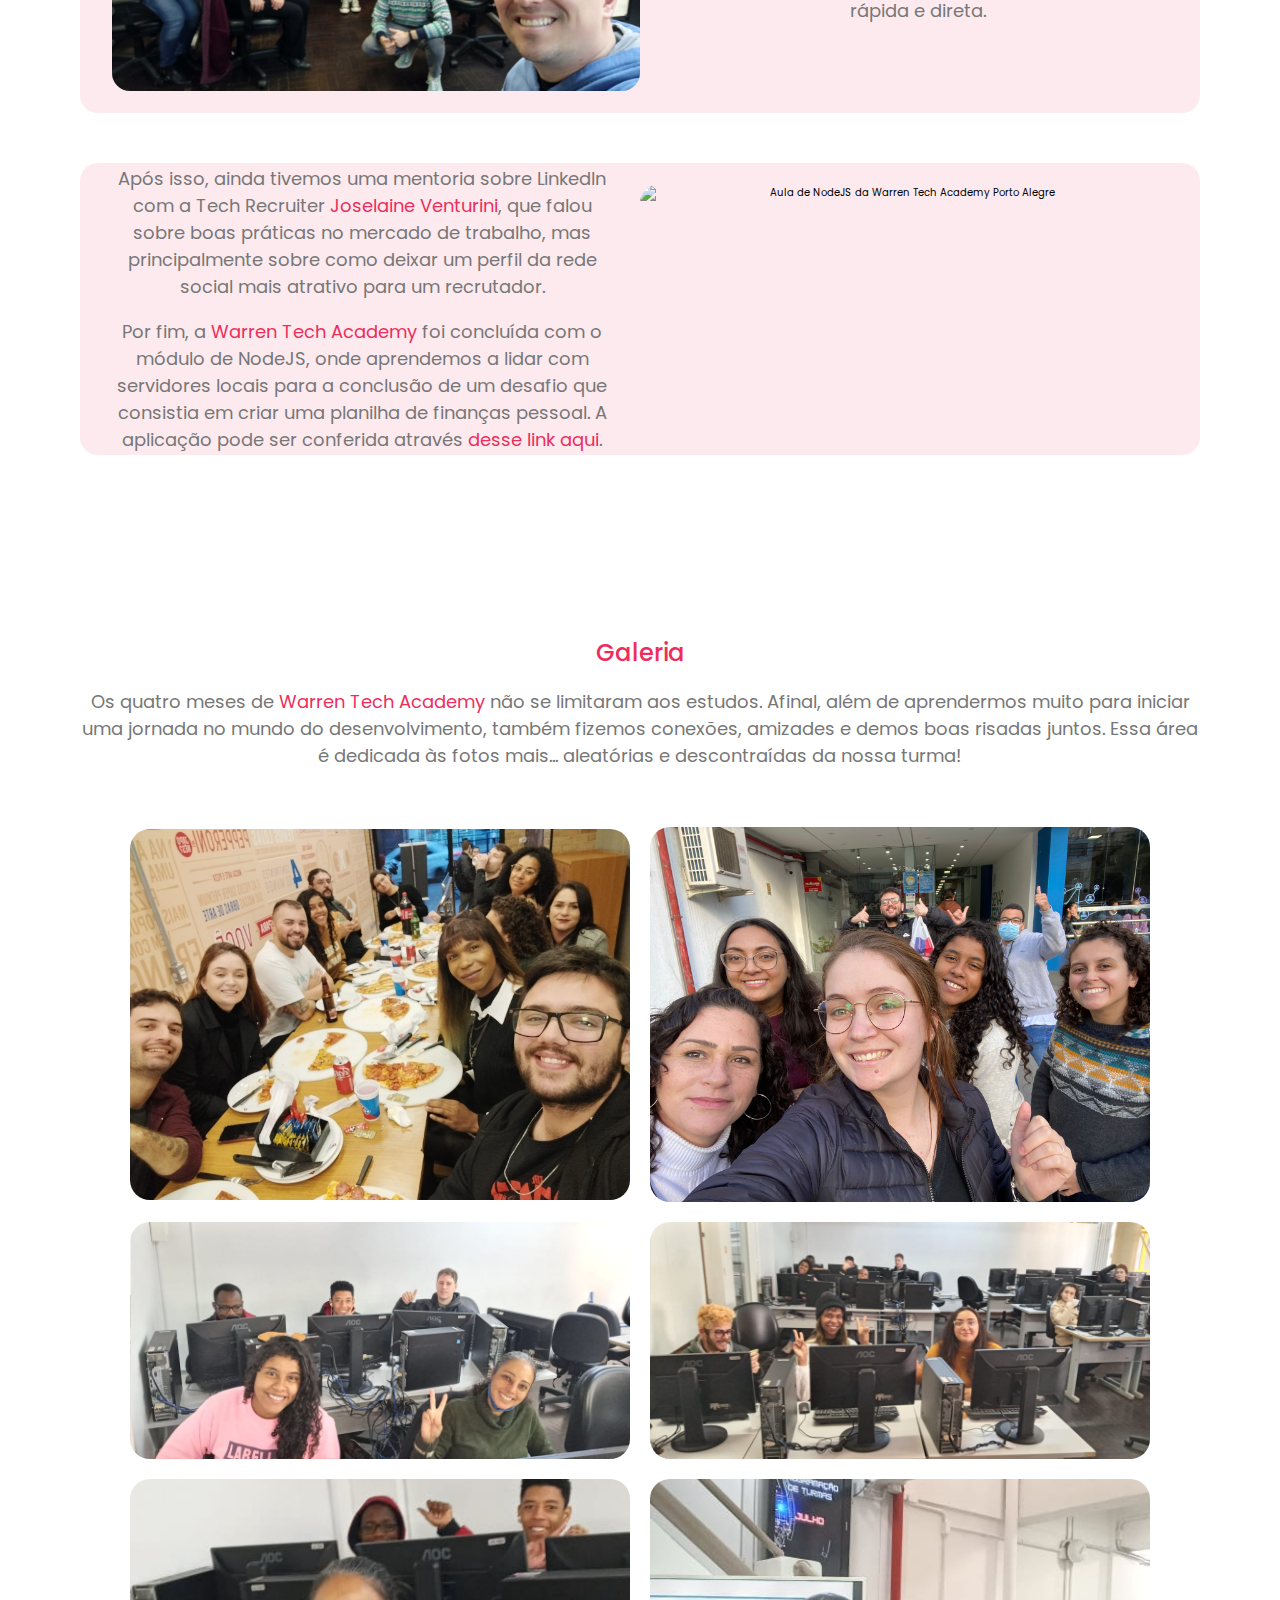
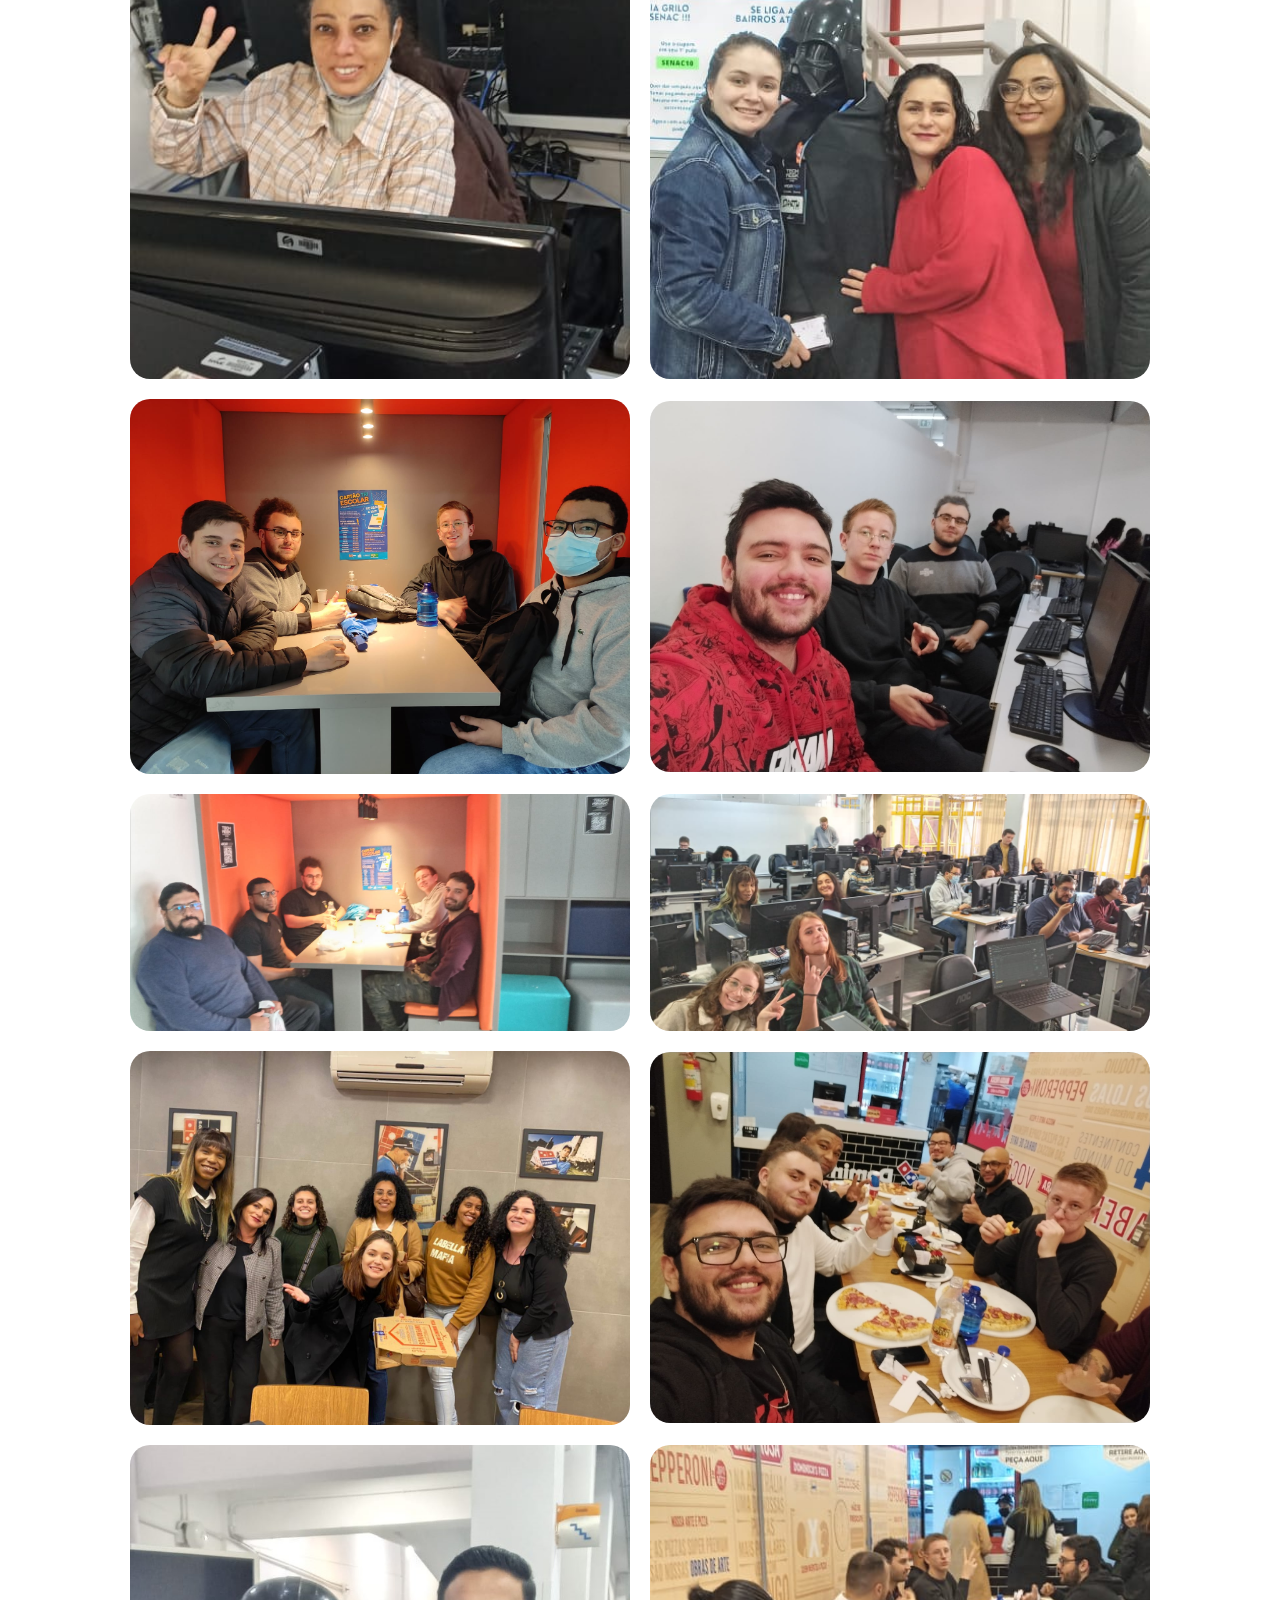
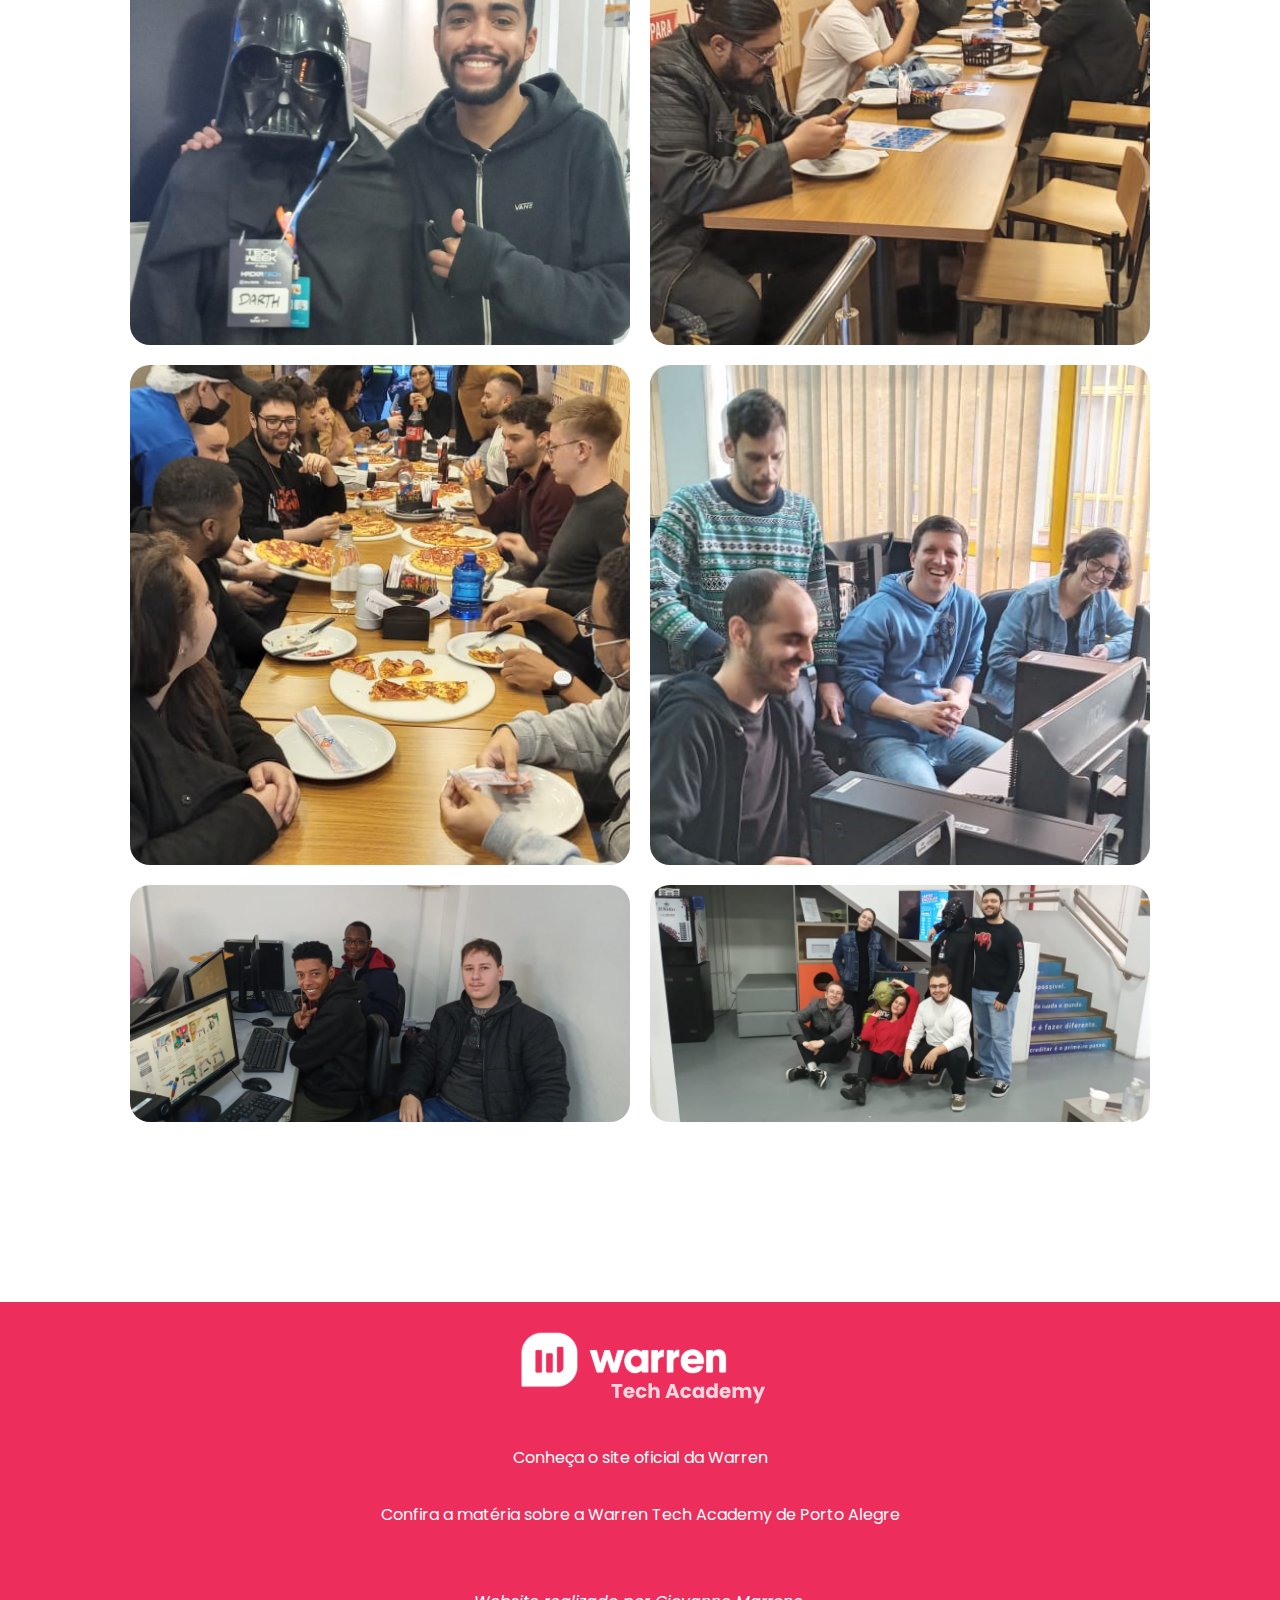
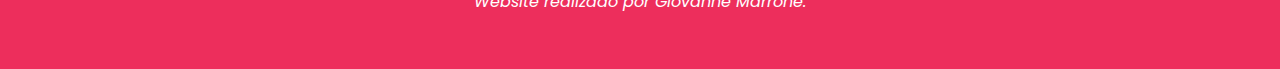
==== commit 7bb908e1: "linked wta project to chronology item" ====
--- a/index.html
+++ b/index.html
@@ -166,7 +166,7 @@
             <div class="chronology-item">
               <div class="text-box">
                 <p>Após isso, ainda tivemos uma mentoria sobre LinkedIn com a Tech Recruiter <a target="_blank" href="https://www.linkedin.com/in/joselaine-venturini/">Joselaine Venturini</a>, que falou sobre boas práticas no mercado de trabalho, mas principalmente sobre como deixar um perfil da rede social mais atrativo para um recrutador.</p>
-                <p>Por fim, a <span>Warren Tech Academy</span> foi concluída com o módulo de NodeJS, onde aprendemos a lidar com servidores locais para a conclusão de um desafio que consistia em criar uma planilha de finanças pessoal. A aplicação pode ser conferida através <a href="#">desse link aqui</a>.</p>
+                <p>Por fim, a <span>Warren Tech Academy</span> foi concluída com o módulo de NodeJS, onde aprendemos a lidar com servidores locais para a conclusão de um desafio que consistia em criar uma planilha de finanças pessoal. A aplicação pode ser conferida através <a href="https://planilha-wta-giovanne.herokuapp.com/">desse link aqui</a>.</p>
               </div>
               <img class="chronology-img" src="./assets/wta-poa-2022-class.jpeg" alt="Aula de NodeJS da Warren Tech Academy Porto Alegre">
             </div>
--- a/styles.css
+++ b/styles.css
@@ -51,6 +51,27 @@
 
 body.dark-mode .footer {
   background: rgba(237, 46, 92, 0.5);
+}
+
+.participants a:hover {
+  text-decoration: none;
+}
+
+.photo-gallery {
+  display: flex;
+  gap: 2rem;
+  flex-wrap: wrap;
+  column-count: 2;
+  justify-content: center;
+  align-items: center;
+}
+
+.gallery-item {
+  height: 100%;
+  width: 50rem;
+  max-height: 50rem;
+  object-fit: cover;
+  border-radius: 2rem;
 }
 
 /* Dispositivos grandes (laptops/desktops, 992px e superior) */
@@ -190,6 +211,18 @@
     align-items: center;
   }
 
+  .home .location {
+    display: flex;
+    align-items: center;
+    gap: 1rem;
+    margin-top: -1rem;
+    margin-bottom: 1rem;
+  }
+
+  .home .location h3 {
+    font-size: 2rem;
+  }
+
   .home .text-area p {
     margin-bottom: 0;
   }
@@ -198,7 +231,7 @@
     max-width: 50rem;
     display: flex;
     flex-direction: column;
-    gap: 2rem;
+    gap: 1rem;
   }
 
   .home img {
@@ -361,6 +394,10 @@
   .footer p {
     margin: 0;
   }
+
+    /* GALLERY ============================================== */
+
+
 }
 
 
@@ -428,6 +465,19 @@
   h3 {
     color: var(--brand-red);
     font-size: 2rem;
+  }
+
+  .home .location {
+    display: flex;
+    align-items: center;
+    gap: 1rem;
+    margin-top: 1rem;
+    justify-content: center;
+  }
+
+  .home .location h3 {
+    font-size: 1.5rem;
+    font-weight: 500;
   }
 
   p {
@@ -612,6 +662,24 @@
   .footer p {
     margin: 0;
   }
+
+  .photo-gallery {
+    display: flex;
+    gap: 2rem;
+    flex-wrap: wrap;
+    column-count: 2;
+    justify-content: center;
+    align-items: center;
+  }
+  
+  .gallery-item {
+    height: 100%;
+    width: 100%;
+    background-color: #ed2e5c;
+    max-height: 50rem;
+    object-fit: cover;
+    border-radius: 2rem;
+  }
 }
 
 /* tablet */
@@ -677,6 +745,19 @@
   h3 {
     color: var(--brand-red);
     font-size: 2rem;
+  }
+
+  .home .location {
+    display: flex;
+    align-items: center;
+    gap: 1rem;
+    margin-top: 1rem;
+    justify-content: center;
+  }
+
+  .home .location h3 {
+    font-size: 2rem;
+    font-weight: 500;
   }
 
   p {
@@ -861,6 +942,7 @@
   .footer p {
     margin: 0;
   }
+
 }
 
 /* @media only screen and (min-width: 768px) {
